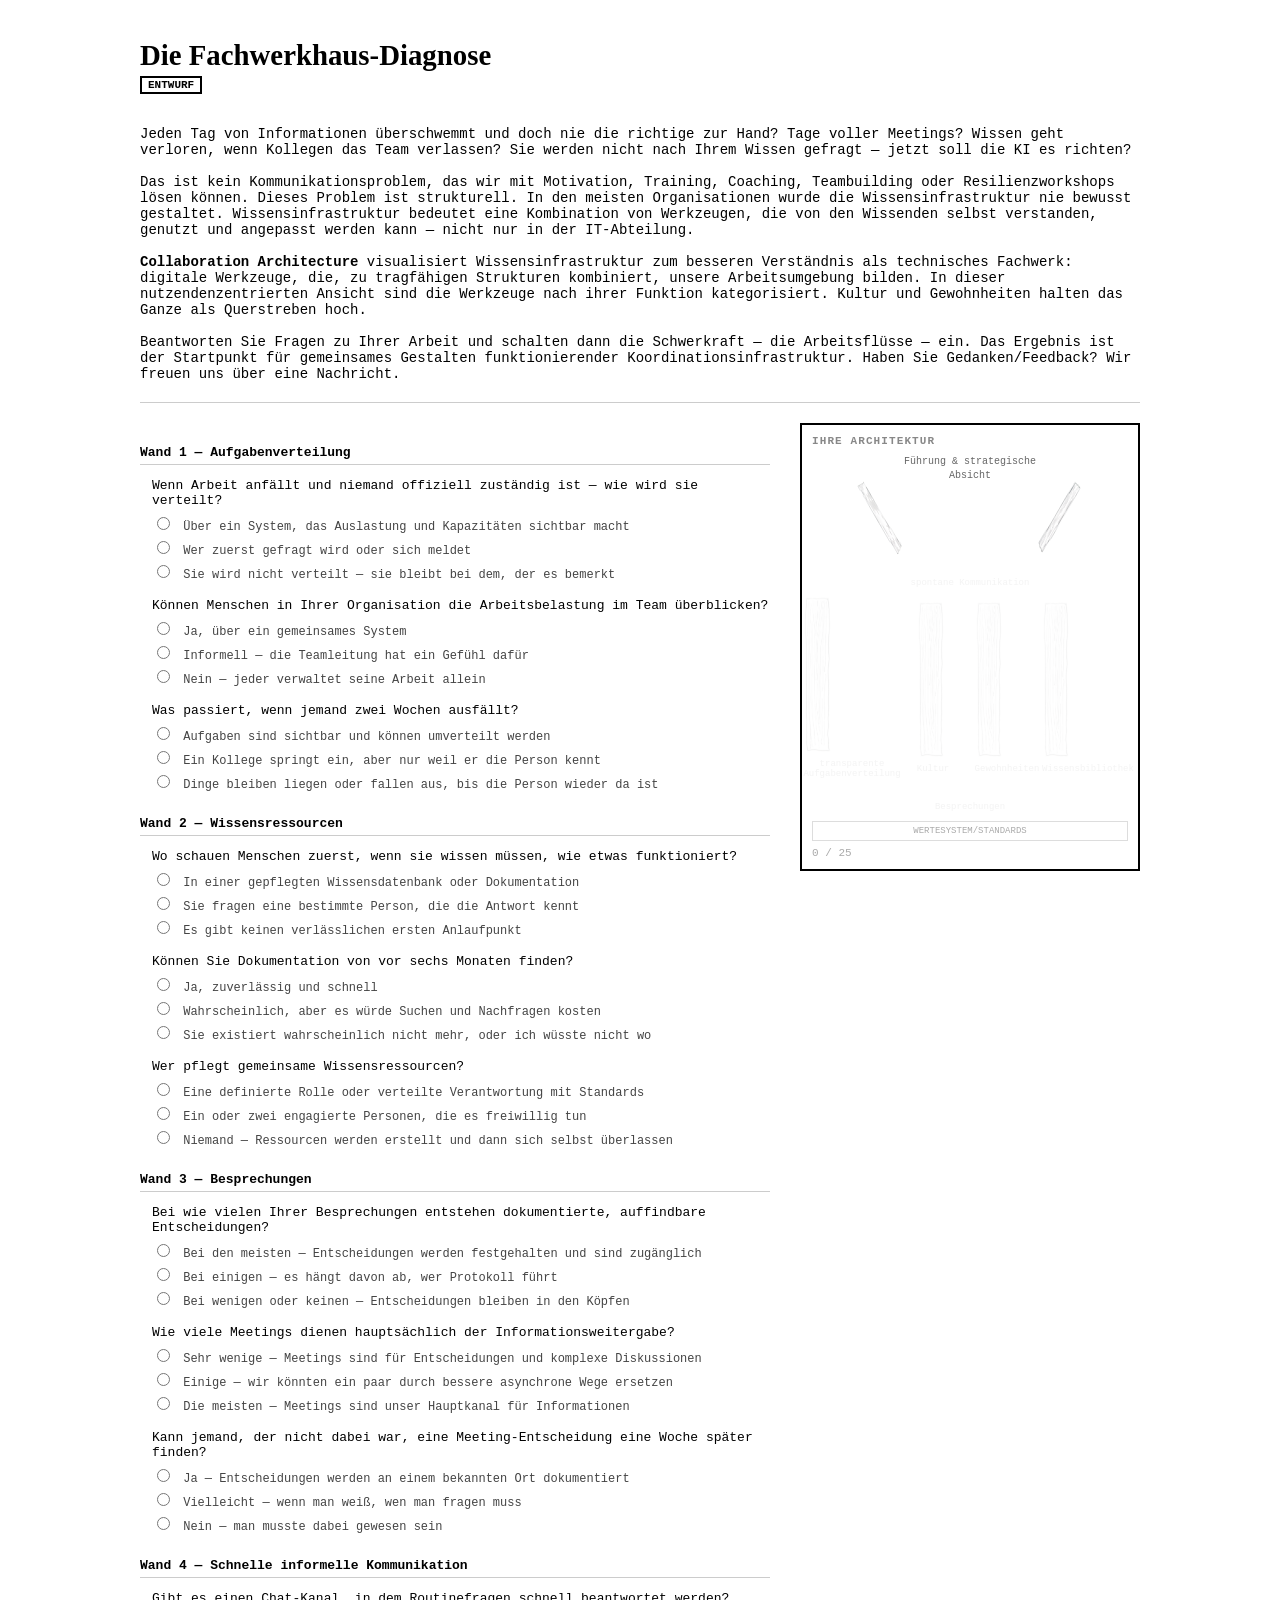
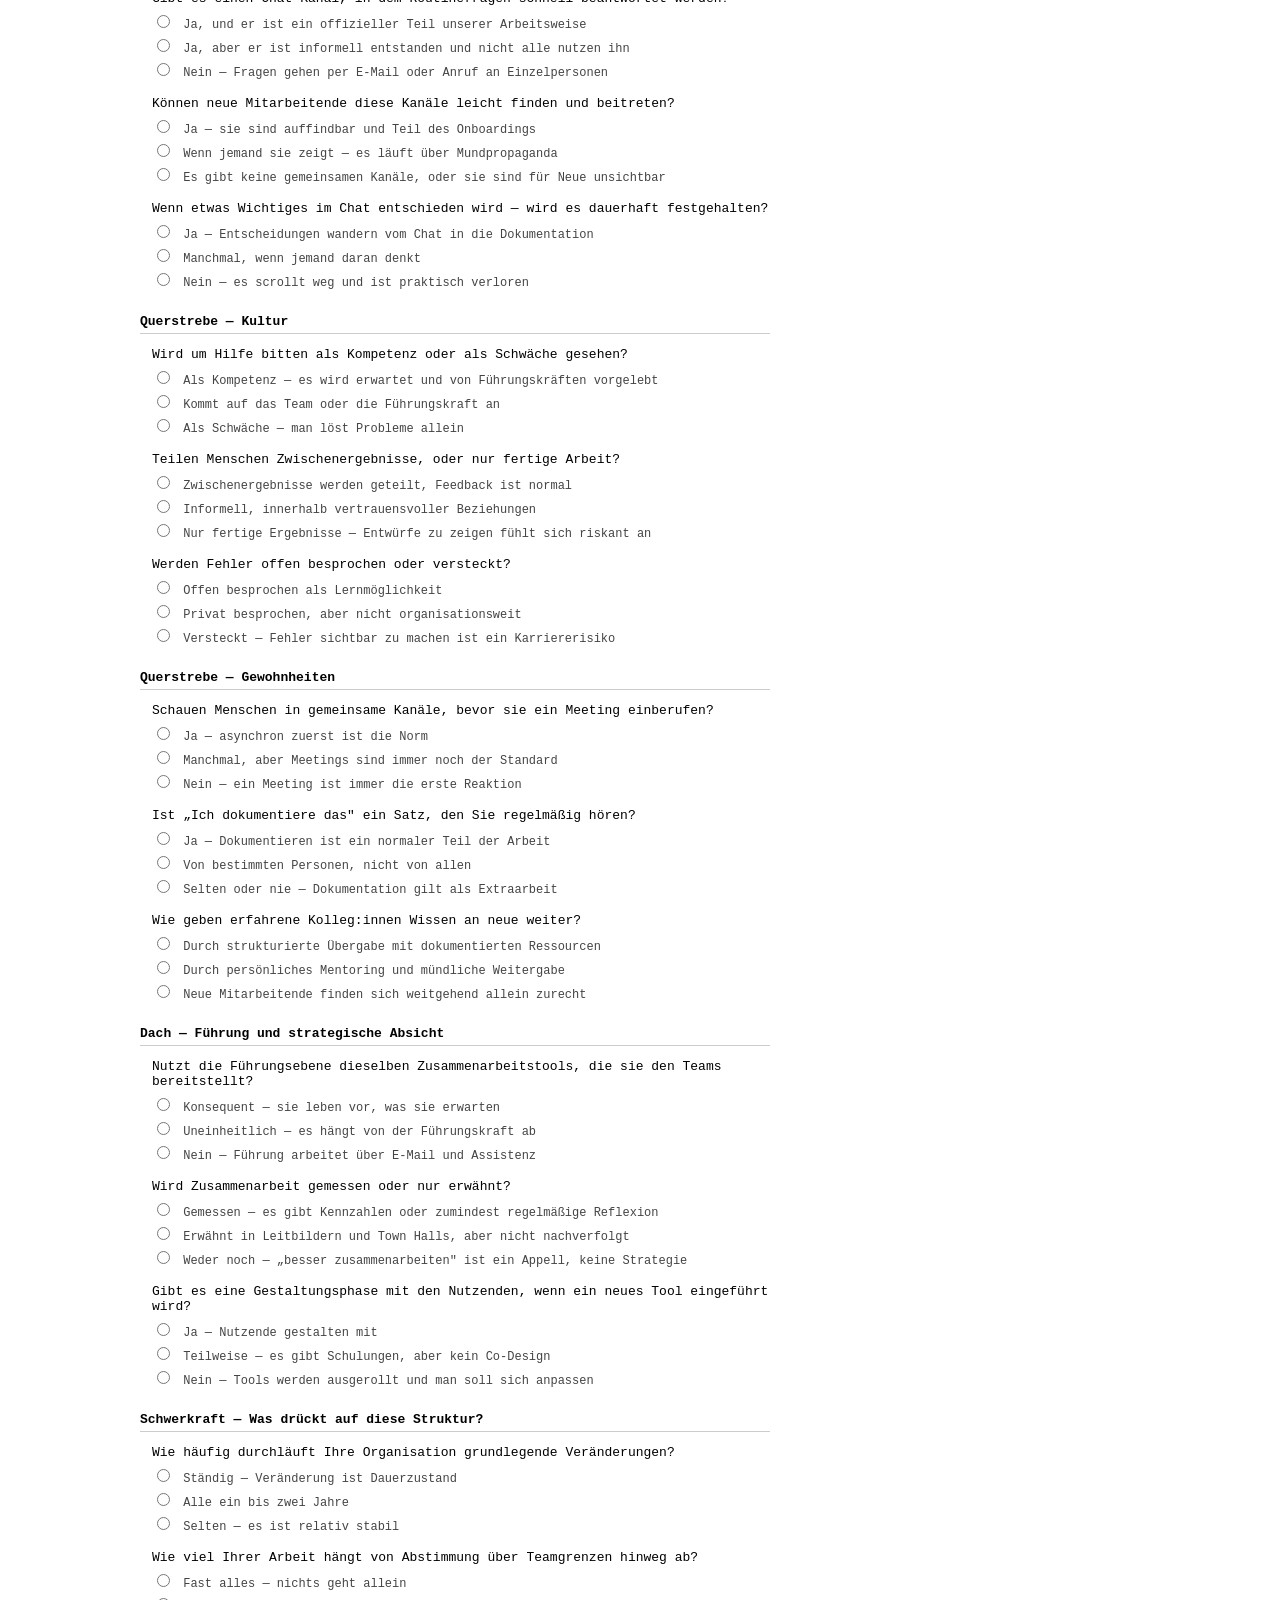
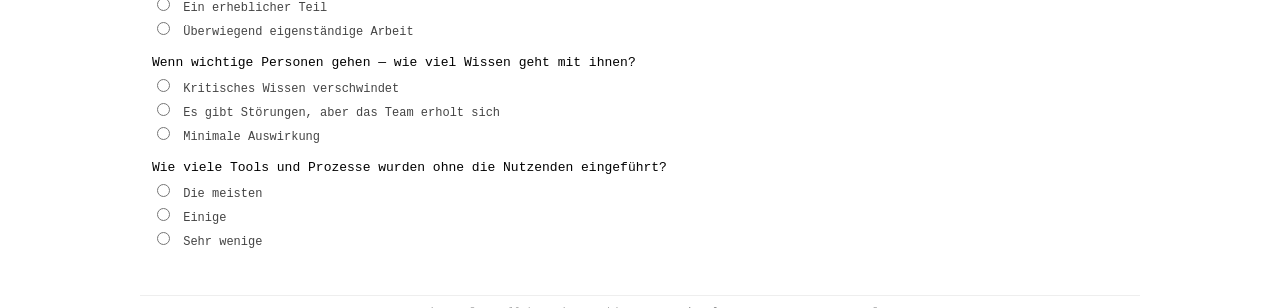
==== diagnose.html @ 732e3aa5 "Update diagnose.html Roof beam swap" ====
<!DOCTYPE html>
<html lang="de">
<head>
<meta charset="UTF-8">
<meta name="viewport" content="width=device-width, initial-scale=1.0">
<title>Das Fachwerkhaus — Entwurf</title>
<style>
body{font-family:monospace;font-size:14px;max-width:1000px;margin:0 auto;padding:20px;background:#fff;color:#000}
h1{font-family:Georgia,serif;font-size:1.8rem;margin-bottom:4px}
.intro{color:#444;margin-bottom:20px;max-width:600px;line-height:1.5}
.draft-badge{display:inline-block;border:2px solid #000;padding:1px 6px;font-size:11px;font-weight:bold;margin-bottom:16px}
hr{border:none;border-top:1px solid #ccc;margin:20px 0}

/* Layout: questions left, house right */
.main{display:flex;gap:30px;align-items:flex-start}
.questions{flex:1;min-width:0}
.house-side{width:340px;flex-shrink:0;position:sticky;top:20px}

/* Questions */
.section-title{font-weight:bold;font-size:13px;margin:18px 0 8px;padding:4px 0;border-bottom:1px solid #ccc}
.q{margin-bottom:14px;padding-left:12px}
.q p{margin-bottom:4px;font-size:13px}
.q label{display:block;font-size:12px;color:#444;padding:2px 0;cursor:pointer}
.q label:hover{color:#000}
.q input[type=radio]{margin-right:6px}

/* House display — simple table layout */
.house-box{border:2px solid #000;padding:10px;background:#fff}
.house-box h3{font-size:11px;color:#888;text-transform:uppercase;letter-spacing:.1em;margin:0 0 8px}
.house-grid{display:grid;grid-template-columns:80px 1fr 80px;grid-template-rows:auto auto 1fr auto;gap:4px;width:100%;aspect-ratio:1/1.1;position:relative}

/* Grid areas */
/* Roof: three cells in row 1 — left and right span into center */
.h-roof-left{grid-column:1/3;grid-row:1;height:100px;display:flex;align-items:flex-end;justify-content:flex-end;overflow:visible;z-index:1;pointer-events:none}
.h-roof-center{grid-column:2;grid-row:1;height:100px;display:flex;flex-direction:column;align-items:center;justify-content:flex-start;text-align:center;z-index:2}
.h-roof-right{grid-column:2/4;grid-row:1;height:100px;display:flex;align-items:flex-end;justify-content:flex-start;overflow:visible;z-index:1;pointer-events:none}

.h-roof-left .el img{height:80px;width:auto;transform:rotate(30deg);transform-origin:bottom right;display:block}
.h-roof-right .el img{height:80px;width:auto;transform:rotate(-30deg);transform-origin:bottom left;display:block}

.h-roof-center .el-name{font-size:10px;color:#666;line-height:1.3;margin-bottom:4px}
.roof-label{font-size:10px;color:#666;line-height:1.4}

.h-top{grid-column:1/4;grid-row:2;height:30px;display:flex;align-items:center;justify-content:center}
.h-left{grid-column:1;grid-row:3;display:flex;align-items:center;justify-content:center}
.h-center{grid-column:2;grid-row:3;position:relative;display:flex;align-items:center;justify-content:center}
.h-right{grid-column:3;grid-row:3;display:flex;align-items:center;justify-content:center}
.h-bottom{grid-column:1/4;grid-row:4;height:30px;display:flex;align-items:center;justify-content:center}

/* Element display */
.el{opacity:.1;transition:opacity .3s}
.el.show{opacity:1}
.el img{max-width:100%;max-height:100%;object-fit:contain}

/* Vertical images in pillars */
.h-left img,.h-right img{height:160px;width:auto}
/* Horizontal images in beams */
.h-top img,.h-bottom img{width:200px;height:auto}
/* Diagonal images in center */
.h-center img{max-height:160px}
/* Roof images handled above */

/* Cross-braces overlap in center */
.brace-culture,.brace-habits{position:absolute}
.brace-culture{left:0;top:0;width:50%;height:100%;display:flex;align-items:center;justify-content:center}
.brace-habits{right:0;top:0;width:50%;height:100%;display:flex;align-items:center;justify-content:center}

/* Labels */
.el-name{font-size:9px;color:#999;text-align:center;margin-top:2px}

/* Figures for absent */
.figure{display:none;font-size:24px;text-align:center}
.figure.show{display:block}

/* Foundation */
.foundation{grid-column:1/4;text-align:center;font-size:9px;color:#aaa;border:1px solid #ddd;padding:4px;margin-top:4px}

/* Legend */
.legend{display:flex;gap:12px;margin-top:8px;font-size:11px;color:#888}
.legend span{display:flex;align-items:center;gap:4px}
.legend .sw{width:14px;height:5px;display:inline-block}

/* Progress */
.progress{font-size:11px;color:#aaa;margin-top:6px}

/* Gravity */
.gravity-section{text-align:center;margin:20px 0;display:none}
.gravity-section.show{display:block}
.gravity-btn{font-family:Georgia,serif;font-size:18px;padding:8px 24px;border:2px solid #000;background:#fff;cursor:pointer}
.gravity-btn:hover{background:#000;color:#fff}

/* Results */
.results{display:none;border:2px solid #000;padding:16px;margin:20px 0}
.results.show{display:block}
.results h2{font-family:Georgia,serif;font-size:1.2rem;margin-bottom:8px}
.results p{font-size:13px;color:#333;line-height:1.6;margin-bottom:8px}
.cost-box{background:#f8f0f0;border-left:3px solid #c44;padding:10px;margin:10px 0}
.grav-box{background:#f4f4f4;border-left:3px solid #888;padding:10px;margin:10px 0}

footer{text-align:center;font-size:11px;color:#aaa;margin-top:30px;padding-top:10px;border-top:1px solid #eee}
footer a{color:#888}

@media(max-width:780px){.main{flex-direction:column}.house-side{width:100%;position:static;order:-1}}
</style>
</head>
<body>

<h1>Die Fachwerkhaus-Diagnose</h1>
<div class="draft-badge">ENTWURF</div>

<br><br>Jeden Tag von Informationen überschwemmt und doch nie die richtige zur Hand?
Tage voller Meetings? Wissen geht verloren, wenn
Kollegen das Team verlassen? Sie werden nicht nach Ihrem Wissen gefragt — jetzt soll die KI
es richten?<br><br>

Das ist kein Kommunikationsproblem, das wir mit Motivation, Training, Coaching,
Teambuilding oder Resilienzworkshops lösen können. Dieses Problem ist strukturell.
In den meisten Organisationen wurde die Wissensinfrastruktur nie bewusst gestaltet.
Wissensinfrastruktur bedeutet eine Kombination von Werkzeugen, die von den Wissenden
selbst verstanden, genutzt und angepasst werden kann — nicht nur in der IT-Abteilung.<br><br>

<b>Collaboration Architecture</b> visualisiert Wissensinfrastruktur zum besseren Verständnis als
technisches Fachwerk: digitale Werkzeuge, die, zu tragfähigen Strukturen
kombiniert, unsere Arbeitsumgebung bilden. In dieser nutzendenzentrierten
Ansicht sind die Werkzeuge nach ihrer Funktion kategorisiert. Kultur und Gewohnheiten halten das Ganze als
Querstreben hoch.<br><br>

Beantworten Sie Fragen zu Ihrer Arbeit und schalten dann die Schwerkraft
— die Arbeitsflüsse — ein. Das Ergebnis ist der Startpunkt 
für gemeinsames Gestalten funktionierender Koordinationsinfrastruktur. Haben Sie Gedanken/Feedback? Wir freuen uns über eine Nachricht.</div>
<hr>
<div class="main">
<div class="questions" id="qPanel"></div>
<div class="house-side">
<div class="house-box">
<h3>Ihre Architektur</h3>
<div class="house-grid">

<!-- Row 1: Roof — two diagonal pieces -->
<div class="h-roof-left">
  <div class="el show" id="v-roof-left"><img src="img/roofright.jpg" alt=""></div>
</div>
<div class="h-roof-center">
  <div class="roof-label">Führung &amp; strategische Absicht</div>
</div>
<div class="h-roof-right">
  <div class="el show" id="v-roof-right"><img src="img/roofleft.jpg" alt=""></div>
</div>

<!-- Row 2: Top beam — informal communication -->
<div class="h-top">
  <div>
    <div class="el" id="v-wall4"><img id="img-wall4" src="" alt=""><div class="el-name">spontane Kommunikation</div></div>
    <div class="figure" id="fig-wall4">🧍</div>
  </div>
</div>

<!-- Row 3: Left pillar | Cross-braces | Right pillar -->
<div class="h-left">
  <div>
    <div class="el" id="v-wall1"><img id="img-wall1" src="img/beam.png" alt=""><div class="el-name">transparente Aufgabenverteilung</div></div>
    <div class="figure" id="fig-wall1">🧍</div>
  </div>
</div>
<div class="h-center">
  <div class="brace-habits">
    <div>
      <div class="el" id="v-habits"><img id="img-habits" src="img/beam.png" alt=""><div class="el-name">Gewohnheiten</div></div>
    </div>
  </div>
  <div class="brace-culture">
    <div>
      <div class="el" id="v-culture"><img id="img-culture" src="img/beam.png" alt=""><div class="el-name">Kultur</div></div>
    </div>
  </div>
</div>
<div class="h-right">
  <div>
    <div class="el" id="v-wall2"><img id="img-wall2" src="img/beam.png" alt=""><div class="el-name">Wissensbibliothek</div></div>
    <div class="figure" id="fig-wall2">🧍</div>
  </div>
</div>

<!-- Row 4: Bottom beam — live meetings -->
<div class="h-bottom">
  <div>
    <div class="el" id="v-wall3"><img id="img-wall3" src="" alt=""><div class="el-name">Besprechungen</div></div>
    <div class="figure" id="fig-wall3">🧍</div>
  </div>
</div>

<div class="foundation">WERTESYSTEM/STANDARDS</div>

</div>
<div class="progress" id="prog">0 / 25</div>
</div><!-- /house-box -->
</div><!-- /house-side -->
</div><!-- /main -->

<div class="gravity-section" id="gravSec">
<button class="gravity-btn" onclick="doGravity()">Schwerkraft einschalten</button>
</div>

<div class="results" id="results"></div>

<footer>
Institute for Collaboration Architecture · <a href="https://incolarc.com">incolarc.com</a> · 2026 · Entwurf<br>
Keine Daten werden gesendet. Alles bleibt im Browser.
</footer>

<script>
/*
  IMAGE FILES — change these paths to match your setup.
  Each element has a beam image and a twig image.
  Vertical elements: beam.png / twig.png
  Horizontal elements: beam-h.png / twig-h.png (pre-rotated)
  Diagonal braces: beam-culture.png etc. (pre-rotated)
*/
const IMG = {
  wall1:   { beam: 'img/beam.png',   twig: 'img/twig.png' },
  wall2:   { beam: 'img/beam.png',   twig: 'img/twig.png' },
  wall3:   { beam: 'img/floor.jpg',  twig: 'img/twig-h.png' },
  wall4:   { beam: 'img/ceiling.jpg',twig: 'img/twig-h.png' },
  culture: { beam: 'img/beam.png',   twig: 'img/twig2.jpg' },
  habits:  { beam: 'img/beam.png',   twig: 'img/twig2.jpg' }
};

// Questions
const STRUCT = [
  { id:'wall1', name:'Wand 1 — Aufgabenverteilung', qs:[
    {t:'Wenn Arbeit anfällt und niemand offiziell zuständig ist — wie wird sie verteilt?', o:[
      ['Über ein System, das Auslastung und Kapazitäten sichtbar macht',2],
      ['Wer zuerst gefragt wird oder sich meldet',1],
      ['Sie wird nicht verteilt — sie bleibt bei dem, der es bemerkt',0]]},
    {t:'Können Menschen in Ihrer Organisation die Arbeitsbelastung im Team überblicken?', o:[
      ['Ja, über ein gemeinsames System',2],
      ['Informell — die Teamleitung hat ein Gefühl dafür',1],
      ['Nein — jeder verwaltet seine Arbeit allein',0]]},
    {t:'Was passiert, wenn jemand zwei Wochen ausfällt?', o:[
      ['Aufgaben sind sichtbar und können umverteilt werden',2],
      ['Ein Kollege springt ein, aber nur weil er die Person kennt',1],
      ['Dinge bleiben liegen oder fallen aus, bis die Person wieder da ist',0]]}
  ]},
  { id:'wall2', name:'Wand 2 — Wissensressourcen', qs:[
    {t:'Wo schauen Menschen zuerst, wenn sie wissen müssen, wie etwas funktioniert?', o:[
      ['In einer gepflegten Wissensdatenbank oder Dokumentation',2],
      ['Sie fragen eine bestimmte Person, die die Antwort kennt',1],
      ['Es gibt keinen verlässlichen ersten Anlaufpunkt',0]]},
    {t:'Können Sie Dokumentation von vor sechs Monaten finden?', o:[
      ['Ja, zuverlässig und schnell',2],
      ['Wahrscheinlich, aber es würde Suchen und Nachfragen kosten',1],
      ['Sie existiert wahrscheinlich nicht mehr, oder ich wüsste nicht wo',0]]},
    {t:'Wer pflegt gemeinsame Wissensressourcen?', o:[
      ['Eine definierte Rolle oder verteilte Verantwortung mit Standards',2],
      ['Ein oder zwei engagierte Personen, die es freiwillig tun',1],
      ['Niemand — Ressourcen werden erstellt und dann sich selbst überlassen',0]]}
  ]},
  { id:'wall3', name:'Wand 3 — Besprechungen', qs:[
    {t:'Bei wie vielen Ihrer Besprechungen entstehen dokumentierte, auffindbare Entscheidungen?', o:[
      ['Bei den meisten — Entscheidungen werden festgehalten und sind zugänglich',2],
      ['Bei einigen — es hängt davon ab, wer Protokoll führt',1],
      ['Bei wenigen oder keinen — Entscheidungen bleiben in den Köpfen',0]]},
    {t:'Wie viele Meetings dienen hauptsächlich der Informationsweitergabe?', o:[
      ['Sehr wenige — Meetings sind für Entscheidungen und komplexe Diskussionen',2],
      ['Einige — wir könnten ein paar durch bessere asynchrone Wege ersetzen',1],
      ['Die meisten — Meetings sind unser Hauptkanal für Informationen',0]]},
    {t:'Kann jemand, der nicht dabei war, eine Meeting-Entscheidung eine Woche später finden?', o:[
      ['Ja — Entscheidungen werden an einem bekannten Ort dokumentiert',2],
      ['Vielleicht — wenn man weiß, wen man fragen muss',1],
      ['Nein — man musste dabei gewesen sein',0]]}
  ]},
  { id:'wall4', name:'Wand 4 — Schnelle informelle Kommunikation', qs:[
    {t:'Gibt es einen Chat-Kanal, in dem Routinefragen schnell beantwortet werden?', o:[
      ['Ja, und er ist ein offizieller Teil unserer Arbeitsweise',2],
      ['Ja, aber er ist informell entstanden und nicht alle nutzen ihn',1],
      ['Nein — Fragen gehen per E-Mail oder Anruf an Einzelpersonen',0]]},
    {t:'Können neue Mitarbeitende diese Kanäle leicht finden und beitreten?', o:[
      ['Ja — sie sind auffindbar und Teil des Onboardings',2],
      ['Wenn jemand sie zeigt — es läuft über Mundpropaganda',1],
      ['Es gibt keine gemeinsamen Kanäle, oder sie sind für Neue unsichtbar',0]]},
    {t:'Wenn etwas Wichtiges im Chat entschieden wird — wird es dauerhaft festgehalten?', o:[
      ['Ja — Entscheidungen wandern vom Chat in die Dokumentation',2],
      ['Manchmal, wenn jemand daran denkt',1],
      ['Nein — es scrollt weg und ist praktisch verloren',0]]}
  ]},
  { id:'culture', name:'Querstrebe — Kultur', qs:[
    {t:'Wird um Hilfe bitten als Kompetenz oder als Schwäche gesehen?', o:[
      ['Als Kompetenz — es wird erwartet und von Führungskräften vorgelebt',2],
      ['Kommt auf das Team oder die Führungskraft an',1],
      ['Als Schwäche — man löst Probleme allein',0]]},
    {t:'Teilen Menschen Zwischenergebnisse, oder nur fertige Arbeit?', o:[
      ['Zwischenergebnisse werden geteilt, Feedback ist normal',2],
      ['Informell, innerhalb vertrauensvoller Beziehungen',1],
      ['Nur fertige Ergebnisse — Entwürfe zu zeigen fühlt sich riskant an',0]]},
    {t:'Werden Fehler offen besprochen oder versteckt?', o:[
      ['Offen besprochen als Lernmöglichkeit',2],
      ['Privat besprochen, aber nicht organisationsweit',1],
      ['Versteckt — Fehler sichtbar zu machen ist ein Karriererisiko',0]]}
  ]},
  { id:'habits', name:'Querstrebe — Gewohnheiten', qs:[
    {t:'Schauen Menschen in gemeinsame Kanäle, bevor sie ein Meeting einberufen?', o:[
      ['Ja — asynchron zuerst ist die Norm',2],
      ['Manchmal, aber Meetings sind immer noch der Standard',1],
      ['Nein — ein Meeting ist immer die erste Reaktion',0]]},
    {t:'Ist „Ich dokumentiere das" ein Satz, den Sie regelmäßig hören?', o:[
      ['Ja — Dokumentieren ist ein normaler Teil der Arbeit',2],
      ['Von bestimmten Personen, nicht von allen',1],
      ['Selten oder nie — Dokumentation gilt als Extraarbeit',0]]},
    {t:'Wie geben erfahrene Kolleg:innen Wissen an neue weiter?', o:[
      ['Durch strukturierte Übergabe mit dokumentierten Ressourcen',2],
      ['Durch persönliches Mentoring und mündliche Weitergabe',1],
      ['Neue Mitarbeitende finden sich weitgehend allein zurecht',0]]}
  ]},
  { id:'roof', name:'Dach — Führung und strategische Absicht', qs:[
    {t:'Nutzt die Führungsebene dieselben Zusammenarbeitstools, die sie den Teams bereitstellt?', o:[
      ['Konsequent — sie leben vor, was sie erwarten',2],
      ['Uneinheitlich — es hängt von der Führungskraft ab',1],
      ['Nein — Führung arbeitet über E-Mail und Assistenz',0]]},
    {t:'Wird Zusammenarbeit gemessen oder nur erwähnt?', o:[
      ['Gemessen — es gibt Kennzahlen oder zumindest regelmäßige Reflexion',2],
      ['Erwähnt in Leitbildern und Town Halls, aber nicht nachverfolgt',1],
      ['Weder noch — „besser zusammenarbeiten" ist ein Appell, keine Strategie',0]]},
    {t:'Gibt es eine Gestaltungsphase mit den Nutzenden, wenn ein neues Tool eingeführt wird?', o:[
      ['Ja — Nutzende gestalten mit',2],
      ['Teilweise — es gibt Schulungen, aber kein Co-Design',1],
      ['Nein — Tools werden ausgerollt und man soll sich anpassen',0]]}
  ]}
];

const GRAV = { id:'gravity', name:'Schwerkraft — Was drückt auf diese Struktur?', qs:[
  {t:'Wie häufig durchläuft Ihre Organisation grundlegende Veränderungen?', o:[
    ['Ständig — Veränderung ist Dauerzustand',3],['Alle ein bis zwei Jahre',2],['Selten — es ist relativ stabil',1]]},
  {t:'Wie viel Ihrer Arbeit hängt von Abstimmung über Teamgrenzen hinweg ab?', o:[
    ['Fast alles — nichts geht allein',3],['Ein erheblicher Teil',2],['Überwiegend eigenständige Arbeit',1]]},
  {t:'Wenn wichtige Personen gehen — wie viel Wissen geht mit ihnen?', o:[
    ['Kritisches Wissen verschwindet',3],['Es gibt Störungen, aber das Team erholt sich',2],['Minimale Auswirkung',1]]},
  {t:'Wie viele Tools und Prozesse wurden ohne die Nutzenden eingeführt?', o:[
    ['Die meisten',3],['Einige',2],['Sehr wenige',1]]}
]};

// State
const ans = {};
const gAns = {};
const total = STRUCT.reduce((n,s) => n + s.qs.length, 0) + GRAV.qs.length;
let count = 0;

// Render
function init() {
  const p = document.getElementById('qPanel');
  let h = '';
  STRUCT.forEach(s => { h += renderSec(s, false); });
  h += renderSec(GRAV, true);
  p.innerHTML = h;
}

function renderSec(sec, isGrav) {
  let h = `<div class="section-title">${sec.name}</div>`;
  sec.qs.forEach((q, qi) => {
    const name = sec.id + '_' + qi;
    h += `<div class="q"><p>${q.t}</p>`;
    q.o.forEach((opt, oi) => {
      h += `<label><input type="radio" name="${name}" value="${opt[1]}" data-sec="${sec.id}" data-grav="${isGrav?1:0}" onchange="pick(this)"> ${opt[0]}</label>`;
    });
    h += '</div>';
  });
  return h;
}

function pick(input) {
  const name = input.name;
  const score = parseInt(input.value);
  const secId = input.dataset.sec;
  const isGrav = input.dataset.grav === '1';
  const store = isGrav ? gAns : ans;

  if (store[name] === undefined) count++;
  store[name] = score;

  document.getElementById('prog').textContent = count + ' / ' + total;

  if (!isGrav) updateHouse(secId);
  if (count >= total) document.getElementById('gravSec').classList.add('show');
}

function getState(secId) {
  const sec = STRUCT.find(s => s.id === secId);
  if (!sec) return null;
  const scores = [];
  sec.qs.forEach((q, qi) => {
    const k = secId + '_' + qi;
    if (ans[k] !== undefined) scores.push(ans[k]);
  });
  if (scores.length === 0) return null;
  if (scores.includes(0)) return 0;
  if (scores.includes(1)) return 1;
  return 2;
}

function updateHouse(secId) {
  if (secId === 'roof') return; // roof images are always visible
  const state = getState(secId);
  const vis = document.getElementById('v-' + secId);
  const img = document.getElementById('img-' + secId);
  const fig = document.getElementById('fig-' + secId);

  if (state === null) {
    vis.classList.remove('show');
    if (fig) fig.classList.remove('show');
    return;
  }

  vis.classList.add('show');

  if (state === 2) {
    if (img) img.src = IMG[secId].beam;
    if (fig) fig.classList.remove('show');
  } else if (state === 1) {
    if (img) img.src = IMG[secId].twig;
    if (fig) fig.classList.remove('show');
  } else {
    if (img) img.src = '';
    vis.classList.remove('show');
    if (fig) fig.classList.add('show');
  }
}

function doGravity() {
  // Collect states
  const st = {};
  STRUCT.forEach(s => { st[s.id] = getState(s.id); });

  // Calculate gravity weight
  let gt = 0, gc = 0;
  GRAV.qs.forEach((q, qi) => {
    const k = 'gravity_' + qi;
    if (gAns[k] !== undefined) { gt += gAns[k]; gc++; }
  });
  const gw = gc === 0 ? 'light' : (gt/gc >= 2.5 ? 'heavy' : (gt/gc >= 1.8 ? 'moderate' : 'light'));

  // Build results
  const wn = {wall1:'Aufgabenverteilung', wall2:'Wissensressourcen', wall3:'Besprechungen', wall4:'Kommunikation'};
  const brAbs = (st.culture===0?1:0) + (st.habits===0?1:0);
  const brFr = (st.culture===1?1:0) + (st.habits===1?1:0);
  const allOk = Object.values(st).every(v => v === 2);

  let h = '<h2>Ihre Architektur</h2>';

  if (allOk) {
    h += '<p>Ihre Koordinationsinfrastruktur ist tragfähig. Das Haus steht. Das ist selten.</p>';
  } else {
    if (brAbs === 2)
      h += '<p>Sie haben Wände, aber nichts verbindet sie. Ohne Kultur und Gewohnheiten wird die erste ernsthafte Belastung die Wände nach außen drücken.</p>';
    else if (brAbs === 1) {
      const miss = st.culture===0 ? 'Kultur' : 'Gewohnheiten';
      const have = st.culture===0 ? 'Gewohnheiten' : 'Kultur';
      h += '<p>' + have + ' hält, aber ' + miss + ' fehlt. ' + (miss==='Kultur' ? 'Compliance ohne Commitment.' : 'Wohlwollen ohne Zuverlässigkeit.') + '</p>';
    } else if (brFr > 0)
      h += '<p>Ihre Querstreben sind Zweige. Das hält — bis sich etwas ändert.</p>';

    const absent = Object.entries(wn).filter(([k]) => st[k]===0);
    const twigs = Object.entries(wn).filter(([k]) => st[k]===1);
    if (twigs.length > 0)
      h += '<p><b>' + twigs.map(([,n])=>n).join(', ') + '</b> — hält, weil bestimmte Menschen es am Laufen halten.</p>';
    if (absent.length > 0)
      h += '<p><b>' + absent.map(([,n])=>n).join(', ') + '</b> — nicht vorhanden.</p>';
    if (st.roof !== 0 && (brAbs > 0 || twigs.length >= 2))
      h += '<p>Das Dach drückt die Wände nach außen. Strategie macht es schlimmer.</p>';
  }

  h += '<div class="grav-box"><b>Schwerkraft:</b> ';
  if (gw==='heavy') h += 'Hoher Druck. Wo Balken fehlen, drückt die Last auf Menschen.';
  else if (gw==='moderate') h += 'Mittlere Last. Zweige brechen bei Belastung.';
  else h += 'Relativ stabil. Aber die Struktur wächst nicht mit.';
  h += '</div>';

  h += '<div class="cost-box"><b>Wo landen die Kosten?</b> Jedes fehlende Element bedeutet: jemand trägt die Last informell. Die Kosten landen bei denen, die sich nicht wehren können.</div>';

  h += '<p style="margin-top:14px"><b>Wer in Ihrer Organisation sollte dieses Haus noch sehen?</b></p>';

  const r = document.getElementById('results');
  r.innerHTML = h;
  r.classList.add('show');
  r.scrollIntoView({behavior:'smooth'});
}

init();
</script>
</body>
</html>
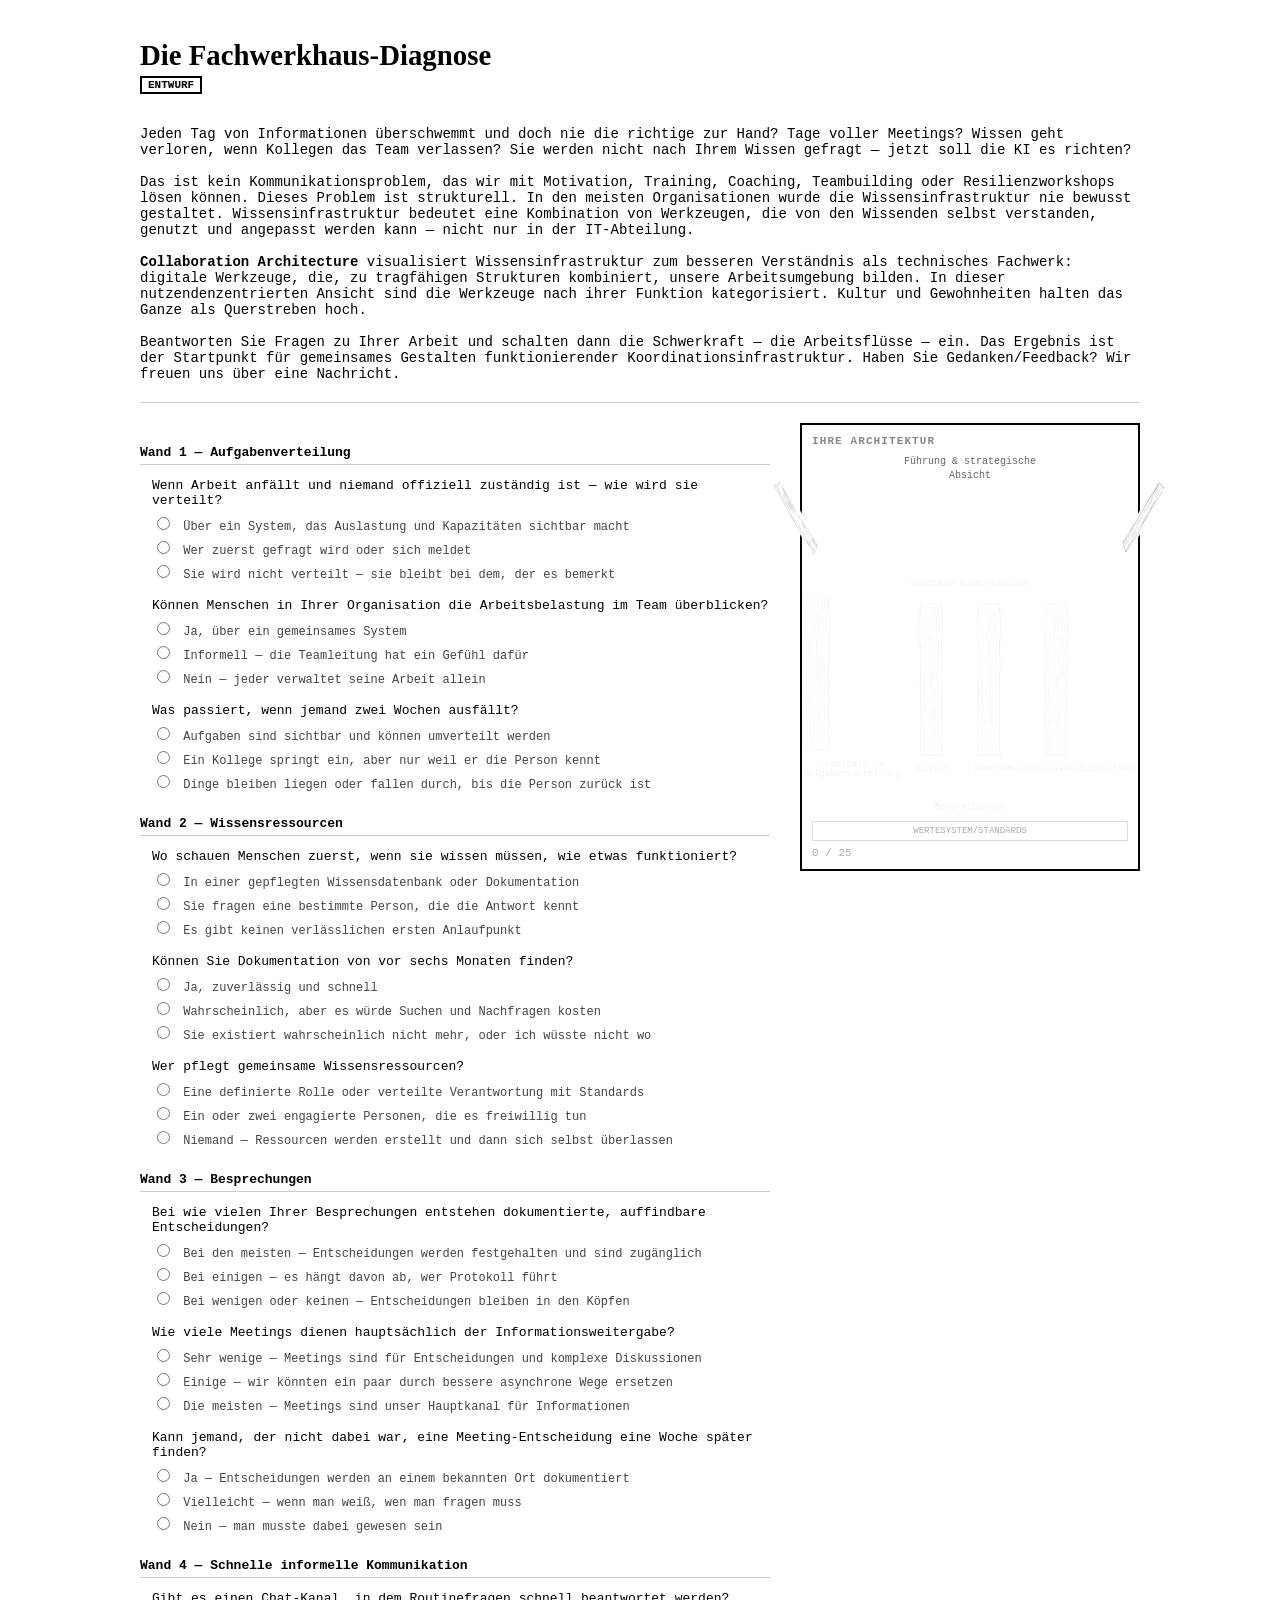
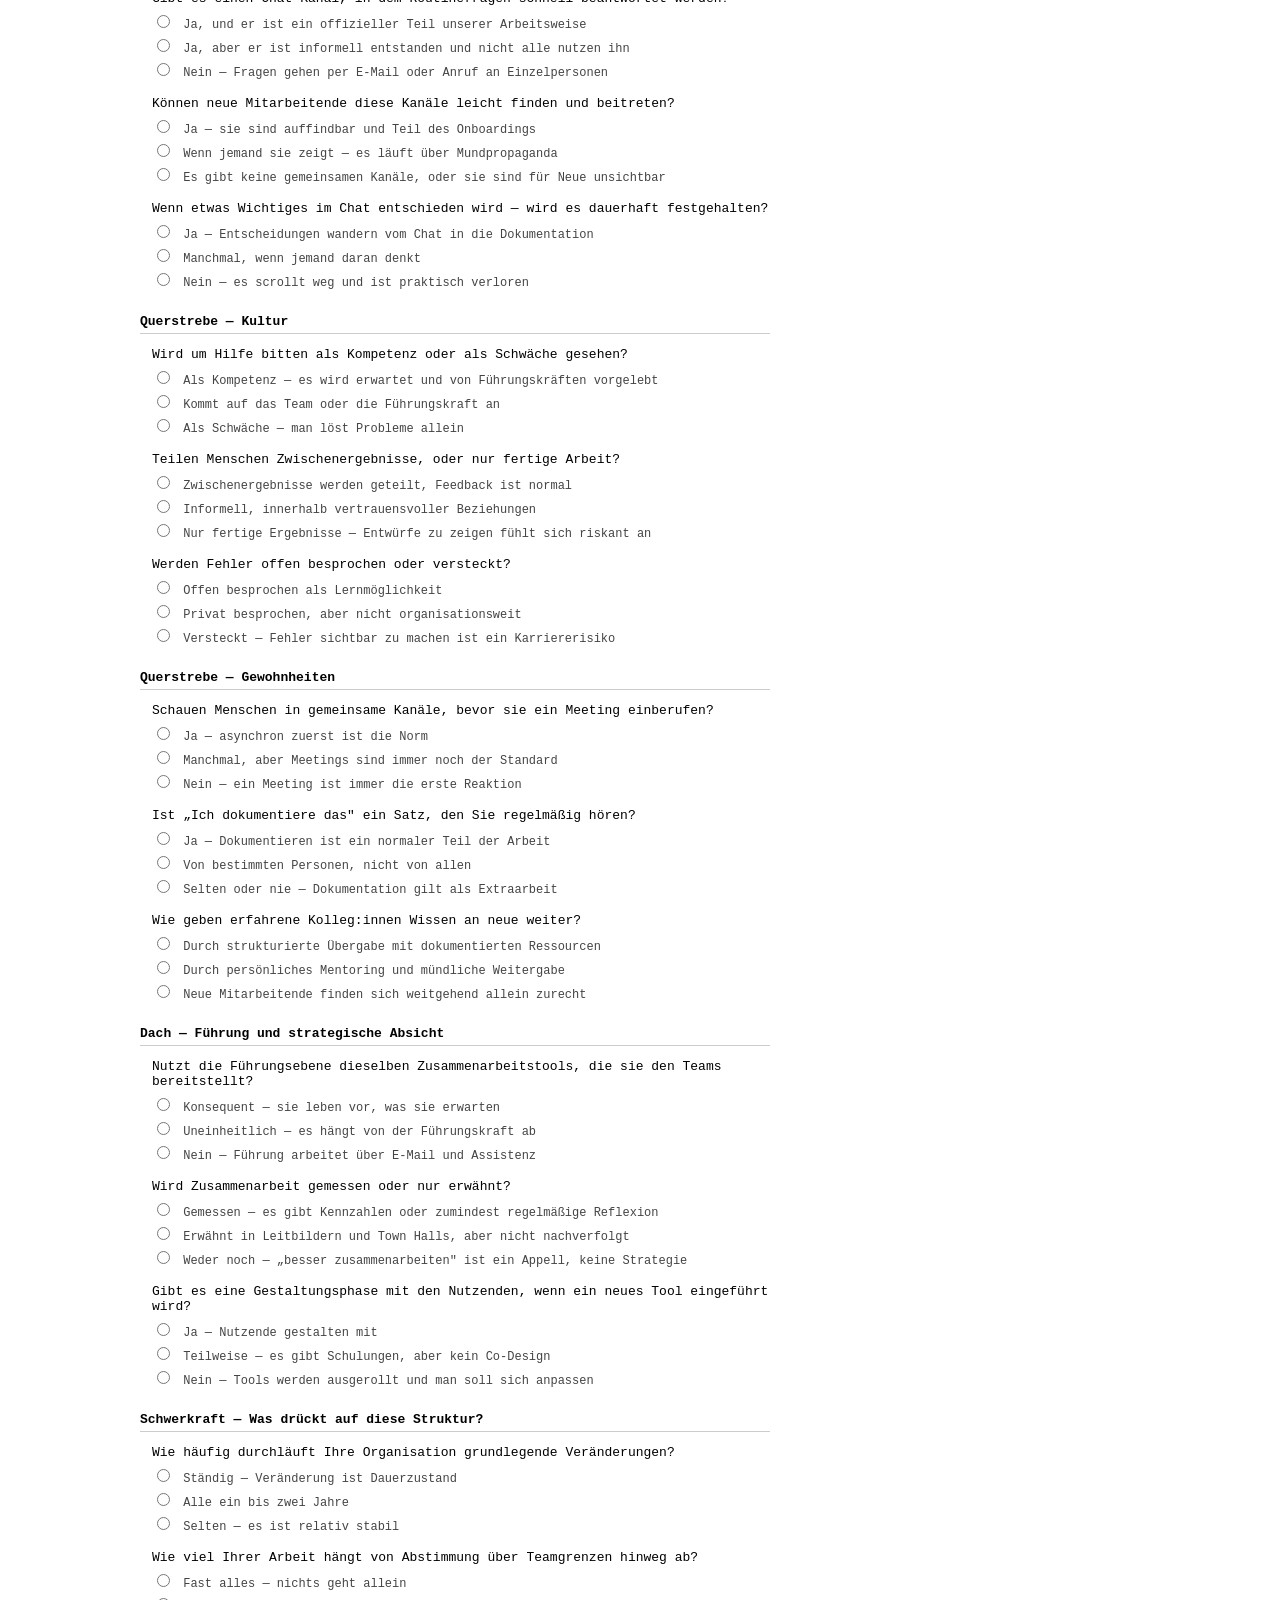
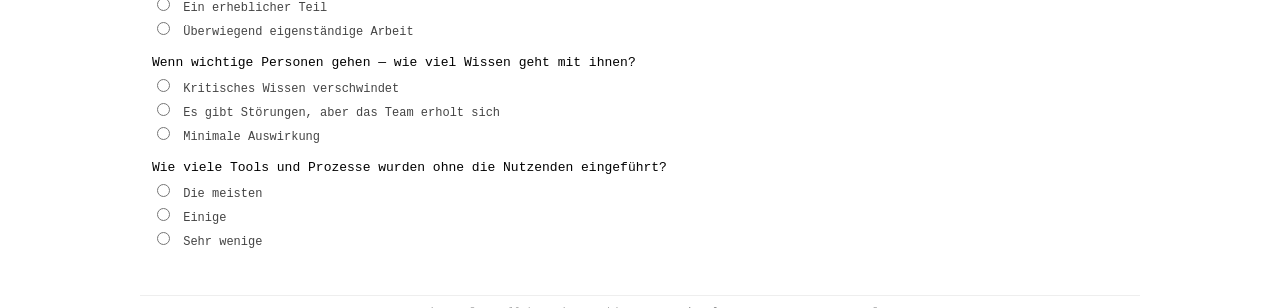
==== commit 6dee1105: "Update diagnose.html" ====
--- a/diagnose.html
+++ b/diagnose.html
@@ -31,12 +31,12 @@
 
 /* Grid areas */
 /* Roof: three cells in row 1 — left and right span into center */
-.h-roof-left{grid-column:1/3;grid-row:1;height:100px;display:flex;align-items:flex-end;justify-content:flex-end;overflow:visible;z-index:1;pointer-events:none}
+.h-roof-left{grid-column:1/3;grid-row:1;height:100px;display:flex;align-items:flex-end;justify-content:flex-start;overflow:visible;z-index:1;pointer-events:none}
 .h-roof-center{grid-column:2;grid-row:1;height:100px;display:flex;flex-direction:column;align-items:center;justify-content:flex-start;text-align:center;z-index:2}
-.h-roof-right{grid-column:2/4;grid-row:1;height:100px;display:flex;align-items:flex-end;justify-content:flex-start;overflow:visible;z-index:1;pointer-events:none}
-
-.h-roof-left .el img{height:80px;width:auto;transform:rotate(30deg);transform-origin:bottom right;display:block}
-.h-roof-right .el img{height:80px;width:auto;transform:rotate(-30deg);transform-origin:bottom left;display:block}
+.h-roof-right{grid-column:2/4;grid-row:1;height:100px;display:flex;align-items:flex-end;justify-content:flex-end;overflow:visible;z-index:1;pointer-events:none}
+
+.h-roof-left .el img{height:80px;width:auto;transform:rotate(-30deg);transform-origin:bottom left;display:block}
+.h-roof-right .el img{height:80px;width:auto;transform:rotate(30deg);transform-origin:bottom right;display:block}
 
 .h-roof-center .el-name{font-size:10px;color:#666;line-height:1.3;margin-bottom:4px}
 .roof-label{font-size:10px;color:#666;line-height:1.4}
@@ -138,13 +138,13 @@
 
 <!-- Row 1: Roof — two diagonal pieces -->
 <div class="h-roof-left">
-  <div class="el show" id="v-roof-left"><img src="img/roofright.jpg" alt=""></div>
+  <div class="el show" id="v-roof-left"><img src="img/roofleft.jpg" alt=""></div>
 </div>
 <div class="h-roof-center">
   <div class="roof-label">Führung &amp; strategische Absicht</div>
 </div>
 <div class="h-roof-right">
-  <div class="el show" id="v-roof-right"><img src="img/roofleft.jpg" alt=""></div>
+  <div class="el show" id="v-roof-right"><img src="img/roofright.jpg" alt=""></div>
 </div>
 
 <!-- Row 2: Top beam — informal communication -->
@@ -239,7 +239,7 @@
     {t:'Was passiert, wenn jemand zwei Wochen ausfällt?', o:[
       ['Aufgaben sind sichtbar und können umverteilt werden',2],
       ['Ein Kollege springt ein, aber nur weil er die Person kennt',1],
-      ['Dinge bleiben liegen oder fallen aus, bis die Person wieder da ist',0]]}
+      ['Dinge bleiben liegen oder fallen durch, bis die Person zurück ist',0]]}
   ]},
   { id:'wall2', name:'Wand 2 — Wissensressourcen', qs:[
     {t:'Wo schauen Menschen zuerst, wenn sie wissen müssen, wie etwas funktioniert?', o:[
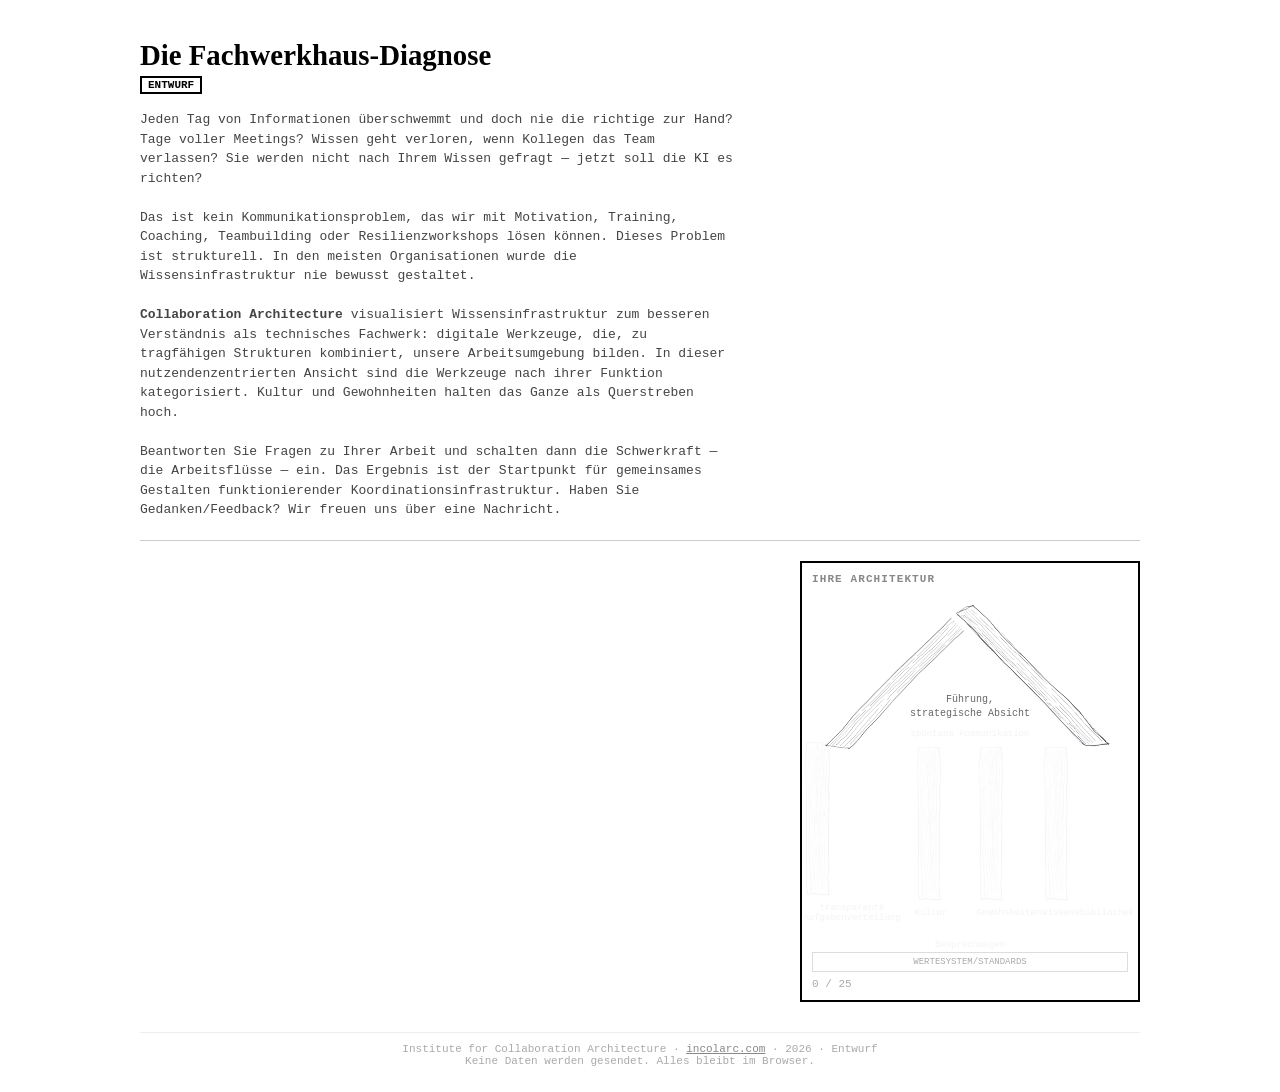
==== commit 5fc51f42: "Update diagnose.html Updated intro" ====
--- a/diagnose.html
+++ b/diagnose.html
@@ -1,489 +1,123 @@
 <!DOCTYPE html>
 <html lang="de">
 <head>
-<meta charset="UTF-8">
-<meta name="viewport" content="width=device-width, initial-scale=1.0">
-<title>Das Fachwerkhaus — Entwurf</title>
-<style>
-body{font-family:monospace;font-size:14px;max-width:1000px;margin:0 auto;padding:20px;background:#fff;color:#000}
-h1{font-family:Georgia,serif;font-size:1.8rem;margin-bottom:4px}
-.intro{color:#444;margin-bottom:20px;max-width:600px;line-height:1.5}
-.draft-badge{display:inline-block;border:2px solid #000;padding:1px 6px;font-size:11px;font-weight:bold;margin-bottom:16px}
-hr{border:none;border-top:1px solid #ccc;margin:20px 0}
-
-/* Layout: questions left, house right */
-.main{display:flex;gap:30px;align-items:flex-start}
-.questions{flex:1;min-width:0}
-.house-side{width:340px;flex-shrink:0;position:sticky;top:20px}
-
-/* Questions */
-.section-title{font-weight:bold;font-size:13px;margin:18px 0 8px;padding:4px 0;border-bottom:1px solid #ccc}
-.q{margin-bottom:14px;padding-left:12px}
-.q p{margin-bottom:4px;font-size:13px}
-.q label{display:block;font-size:12px;color:#444;padding:2px 0;cursor:pointer}
-.q label:hover{color:#000}
-.q input[type=radio]{margin-right:6px}
-
-/* House display — simple table layout */
-.house-box{border:2px solid #000;padding:10px;background:#fff}
-.house-box h3{font-size:11px;color:#888;text-transform:uppercase;letter-spacing:.1em;margin:0 0 8px}
-.house-grid{display:grid;grid-template-columns:80px 1fr 80px;grid-template-rows:auto auto 1fr auto;gap:4px;width:100%;aspect-ratio:1/1.1;position:relative}
-
-/* Grid areas */
-/* Roof: three cells in row 1 — left and right span into center */
-.h-roof-left{grid-column:1/3;grid-row:1;height:100px;display:flex;align-items:flex-end;justify-content:flex-start;overflow:visible;z-index:1;pointer-events:none}
-.h-roof-center{grid-column:2;grid-row:1;height:100px;display:flex;flex-direction:column;align-items:center;justify-content:flex-start;text-align:center;z-index:2}
-.h-roof-right{grid-column:2/4;grid-row:1;height:100px;display:flex;align-items:flex-end;justify-content:flex-end;overflow:visible;z-index:1;pointer-events:none}
-
-.h-roof-left .el img{height:80px;width:auto;transform:rotate(-30deg);transform-origin:bottom left;display:block}
-.h-roof-right .el img{height:80px;width:auto;transform:rotate(30deg);transform-origin:bottom right;display:block}
-
-.h-roof-center .el-name{font-size:10px;color:#666;line-height:1.3;margin-bottom:4px}
-.roof-label{font-size:10px;color:#666;line-height:1.4}
-
-.h-top{grid-column:1/4;grid-row:2;height:30px;display:flex;align-items:center;justify-content:center}
-.h-left{grid-column:1;grid-row:3;display:flex;align-items:center;justify-content:center}
-.h-center{grid-column:2;grid-row:3;position:relative;display:flex;align-items:center;justify-content:center}
-.h-right{grid-column:3;grid-row:3;display:flex;align-items:center;justify-content:center}
-.h-bottom{grid-column:1/4;grid-row:4;height:30px;display:flex;align-items:center;justify-content:center}
-
-/* Element display */
-.el{opacity:.1;transition:opacity .3s}
-.el.show{opacity:1}
-.el img{max-width:100%;max-height:100%;object-fit:contain}
-
-/* Vertical images in pillars */
-.h-left img,.h-right img{height:160px;width:auto}
-/* Horizontal images in beams */
-.h-top img,.h-bottom img{width:200px;height:auto}
-/* Diagonal images in center */
-.h-center img{max-height:160px}
-/* Roof images handled above */
-
-/* Cross-braces overlap in center */
-.brace-culture,.brace-habits{position:absolute}
-.brace-culture{left:0;top:0;width:50%;height:100%;display:flex;align-items:center;justify-content:center}
-.brace-habits{right:0;top:0;width:50%;height:100%;display:flex;align-items:center;justify-content:center}
-
-/* Labels */
-.el-name{font-size:9px;color:#999;text-align:center;margin-top:2px}
-
-/* Figures for absent */
-.figure{display:none;font-size:24px;text-align:center}
-.figure.show{display:block}
-
-/* Foundation */
-.foundation{grid-column:1/4;text-align:center;font-size:9px;color:#aaa;border:1px solid #ddd;padding:4px;margin-top:4px}
-
-/* Legend */
-.legend{display:flex;gap:12px;margin-top:8px;font-size:11px;color:#888}
-.legend span{display:flex;align-items:center;gap:4px}
-.legend .sw{width:14px;height:5px;display:inline-block}
-
-/* Progress */
-.progress{font-size:11px;color:#aaa;margin-top:6px}
-
-/* Gravity */
-.gravity-section{text-align:center;margin:20px 0;display:none}
-.gravity-section.show{display:block}
-.gravity-btn{font-family:Georgia,serif;font-size:18px;padding:8px 24px;border:2px solid #000;background:#fff;cursor:pointer}
-.gravity-btn:hover{background:#000;color:#fff}
-
-/* Results */
-.results{display:none;border:2px solid #000;padding:16px;margin:20px 0}
-.results.show{display:block}
-.results h2{font-family:Georgia,serif;font-size:1.2rem;margin-bottom:8px}
-.results p{font-size:13px;color:#333;line-height:1.6;margin-bottom:8px}
-.cost-box{background:#f8f0f0;border-left:3px solid #c44;padding:10px;margin:10px 0}
-.grav-box{background:#f4f4f4;border-left:3px solid #888;padding:10px;margin:10px 0}
-
-footer{text-align:center;font-size:11px;color:#aaa;margin-top:30px;padding-top:10px;border-top:1px solid #eee}
-footer a{color:#888}
-
-@media(max-width:780px){.main{flex-direction:column}.house-side{width:100%;position:static;order:-1}}
-</style>
+  <meta charset="UTF-8">
+  <meta name="viewport" content="width=device-width, initial-scale=1.0">
+  <title>Das Fachwerkhaus — Entwurf</title>
+  <link rel="stylesheet" href="diagnose.css">
 </head>
 <body>
 
 <h1>Die Fachwerkhaus-Diagnose</h1>
 <div class="draft-badge">ENTWURF</div>
 
-<br><br>Jeden Tag von Informationen überschwemmt und doch nie die richtige zur Hand?
-Tage voller Meetings? Wissen geht verloren, wenn
-Kollegen das Team verlassen? Sie werden nicht nach Ihrem Wissen gefragt — jetzt soll die KI
-es richten?<br><br>
+<div class="intro">
+  Jeden Tag von Informationen überschwemmt und doch nie die richtige zur Hand?
+  Tage voller Meetings? Wissen geht verloren, wenn Kollegen das Team verlassen?
+  Sie werden nicht nach Ihrem Wissen gefragt — jetzt soll die KI es richten?<br><br>
 
-Das ist kein Kommunikationsproblem, das wir mit Motivation, Training, Coaching,
-Teambuilding oder Resilienzworkshops lösen können. Dieses Problem ist strukturell.
-In den meisten Organisationen wurde die Wissensinfrastruktur nie bewusst gestaltet.
-Wissensinfrastruktur bedeutet eine Kombination von Werkzeugen, die von den Wissenden
-selbst verstanden, genutzt und angepasst werden kann — nicht nur in der IT-Abteilung.<br><br>
+  Das ist kein Kommunikationsproblem, das wir mit Motivation, Training, Coaching,
+  Teambuilding oder Resilienzworkshops lösen können. Dieses Problem ist strukturell.
+  In den meisten Organisationen wurde die Wissensinfrastruktur nie bewusst gestaltet.<br><br>
 
-<b>Collaboration Architecture</b> visualisiert Wissensinfrastruktur zum besseren Verständnis als
-technisches Fachwerk: digitale Werkzeuge, die, zu tragfähigen Strukturen
-kombiniert, unsere Arbeitsumgebung bilden. In dieser nutzendenzentrierten
-Ansicht sind die Werkzeuge nach ihrer Funktion kategorisiert. Kultur und Gewohnheiten halten das Ganze als
-Querstreben hoch.<br><br>
+  <b>Collaboration Architecture</b> visualisiert Wissensinfrastruktur zum besseren
+  Verständnis als technisches Fachwerk: digitale Werkzeuge, die, zu tragfähigen
+  Strukturen kombiniert, unsere Arbeitsumgebung bilden. In dieser nutzendenzentrierten
+  Ansicht sind die Werkzeuge nach ihrer Funktion kategorisiert. Kultur und Gewohnheiten
+  halten das Ganze als Querstreben hoch.<br><br>
 
-Beantworten Sie Fragen zu Ihrer Arbeit und schalten dann die Schwerkraft
-— die Arbeitsflüsse — ein. Das Ergebnis ist der Startpunkt 
-für gemeinsames Gestalten funktionierender Koordinationsinfrastruktur. Haben Sie Gedanken/Feedback? Wir freuen uns über eine Nachricht.</div>
+  Beantworten Sie Fragen zu Ihrer Arbeit und schalten dann die Schwerkraft —
+  die Arbeitsflüsse — ein. Das Ergebnis ist der Startpunkt für gemeinsames Gestalten
+  funktionierender Koordinationsinfrastruktur. Haben Sie Gedanken/Feedback?
+  Wir freuen uns über eine Nachricht.
+</div>
 <hr>
+
 <div class="main">
-<div class="questions" id="qPanel"></div>
-<div class="house-side">
-<div class="house-box">
-<h3>Ihre Architektur</h3>
-<div class="house-grid">
+  <div class="questions" id="qPanel"></div>
 
-<!-- Row 1: Roof — two diagonal pieces -->
-<div class="h-roof-left">
-  <div class="el show" id="v-roof-left"><img src="img/roofleft.jpg" alt=""></div>
-</div>
-<div class="h-roof-center">
-  <div class="roof-label">Führung &amp; strategische Absicht</div>
-</div>
-<div class="h-roof-right">
-  <div class="el show" id="v-roof-right"><img src="img/roofright.jpg" alt=""></div>
-</div>
+  <div class="house-side">
+    <div class="house-box">
+      <h3>Ihre Architektur</h3>
+      <div class="house-grid">
 
-<!-- Row 2: Top beam — informal communication -->
-<div class="h-top">
-  <div>
-    <div class="el" id="v-wall4"><img id="img-wall4" src="" alt=""><div class="el-name">spontane Kommunikation</div></div>
-    <div class="figure" id="fig-wall4">🧍</div>
+        <!-- Roof -->
+        <div class="h-roof-left">
+          <div class="el show" id="v-roof-left"><img src="img/roofleft.jpg" alt=""></div>
+        </div>
+        <div class="h-roof-center">
+          <div class="roof-label">Führung,<br>strategische Absicht</div>
+        </div>
+        <div class="h-roof-right">
+          <div class="el show" id="v-roof-right"><img src="img/roofright.jpg" alt=""></div>
+        </div>
+
+        <!-- Top beam -->
+        <div class="h-top">
+          <div>
+            <div class="el" id="v-wall4"><img id="img-wall4" src="" alt=""><div class="el-name">spontane Kommunikation</div></div>
+            <div class="figure" id="fig-wall4">🧍</div>
+          </div>
+        </div>
+
+        <!-- Left pillar -->
+        <div class="h-left">
+          <div>
+            <div class="el" id="v-wall1"><img id="img-wall1" src="img/beam.png" alt=""><div class="el-name">transparente Aufgabenverteilung</div></div>
+            <div class="figure" id="fig-wall1">🧍</div>
+          </div>
+        </div>
+
+        <!-- Cross-braces -->
+        <div class="h-center">
+          <div class="brace-habits">
+            <div>
+              <div class="el" id="v-habits"><img id="img-habits" src="img/beam.png" alt=""><div class="el-name">Gewohnheiten</div></div>
+            </div>
+          </div>
+          <div class="brace-culture">
+            <div>
+              <div class="el" id="v-culture"><img id="img-culture" src="img/beam.png" alt=""><div class="el-name">Kultur</div></div>
+            </div>
+          </div>
+        </div>
+
+        <!-- Right pillar -->
+        <div class="h-right">
+          <div>
+            <div class="el" id="v-wall2"><img id="img-wall2" src="img/beam.png" alt=""><div class="el-name">Wissensbibliothek</div></div>
+            <div class="figure" id="fig-wall2">🧍</div>
+          </div>
+        </div>
+
+        <!-- Bottom beam -->
+        <div class="h-bottom">
+          <div>
+            <div class="el" id="v-wall3"><img id="img-wall3" src="" alt=""><div class="el-name">Besprechungen</div></div>
+            <div class="figure" id="fig-wall3">🧍</div>
+          </div>
+        </div>
+
+        <div class="foundation">WERTESYSTEM/STANDARDS</div>
+      </div>
+
+      <div class="progress" id="prog">0 / 25</div>
+    </div>
   </div>
 </div>
 
-<!-- Row 3: Left pillar | Cross-braces | Right pillar -->
-<div class="h-left">
-  <div>
-    <div class="el" id="v-wall1"><img id="img-wall1" src="img/beam.png" alt=""><div class="el-name">transparente Aufgabenverteilung</div></div>
-    <div class="figure" id="fig-wall1">🧍</div>
-  </div>
-</div>
-<div class="h-center">
-  <div class="brace-habits">
-    <div>
-      <div class="el" id="v-habits"><img id="img-habits" src="img/beam.png" alt=""><div class="el-name">Gewohnheiten</div></div>
-    </div>
-  </div>
-  <div class="brace-culture">
-    <div>
-      <div class="el" id="v-culture"><img id="img-culture" src="img/beam.png" alt=""><div class="el-name">Kultur</div></div>
-    </div>
-  </div>
-</div>
-<div class="h-right">
-  <div>
-    <div class="el" id="v-wall2"><img id="img-wall2" src="img/beam.png" alt=""><div class="el-name">Wissensbibliothek</div></div>
-    <div class="figure" id="fig-wall2">🧍</div>
-  </div>
-</div>
-
-<!-- Row 4: Bottom beam — live meetings -->
-<div class="h-bottom">
-  <div>
-    <div class="el" id="v-wall3"><img id="img-wall3" src="" alt=""><div class="el-name">Besprechungen</div></div>
-    <div class="figure" id="fig-wall3">🧍</div>
-  </div>
-</div>
-
-<div class="foundation">WERTESYSTEM/STANDARDS</div>
-
-</div>
-<div class="progress" id="prog">0 / 25</div>
-</div><!-- /house-box -->
-</div><!-- /house-side -->
-</div><!-- /main -->
-
 <div class="gravity-section" id="gravSec">
-<button class="gravity-btn" onclick="doGravity()">Schwerkraft einschalten</button>
+  <button class="gravity-btn" onclick="doGravity()">Schwerkraft einschalten</button>
 </div>
 
 <div class="results" id="results"></div>
 
 <footer>
-Institute for Collaboration Architecture · <a href="https://incolarc.com">incolarc.com</a> · 2026 · Entwurf<br>
-Keine Daten werden gesendet. Alles bleibt im Browser.
+  Institute for Collaboration Architecture ·
+  <a href="https://incolarc.com">incolarc.com</a> · 2026 · Entwurf<br>
+  Keine Daten werden gesendet. Alles bleibt im Browser.
 </footer>
 
-<script>
-/*
-  IMAGE FILES — change these paths to match your setup.
-  Each element has a beam image and a twig image.
-  Vertical elements: beam.png / twig.png
-  Horizontal elements: beam-h.png / twig-h.png (pre-rotated)
-  Diagonal braces: beam-culture.png etc. (pre-rotated)
-*/
-const IMG = {
-  wall1:   { beam: 'img/beam.png',   twig: 'img/twig.png' },
-  wall2:   { beam: 'img/beam.png',   twig: 'img/twig.png' },
-  wall3:   { beam: 'img/floor.jpg',  twig: 'img/twig-h.png' },
-  wall4:   { beam: 'img/ceiling.jpg',twig: 'img/twig-h.png' },
-  culture: { beam: 'img/beam.png',   twig: 'img/twig2.jpg' },
-  habits:  { beam: 'img/beam.png',   twig: 'img/twig2.jpg' }
-};
-
-// Questions
-const STRUCT = [
-  { id:'wall1', name:'Wand 1 — Aufgabenverteilung', qs:[
-    {t:'Wenn Arbeit anfällt und niemand offiziell zuständig ist — wie wird sie verteilt?', o:[
-      ['Über ein System, das Auslastung und Kapazitäten sichtbar macht',2],
-      ['Wer zuerst gefragt wird oder sich meldet',1],
-      ['Sie wird nicht verteilt — sie bleibt bei dem, der es bemerkt',0]]},
-    {t:'Können Menschen in Ihrer Organisation die Arbeitsbelastung im Team überblicken?', o:[
-      ['Ja, über ein gemeinsames System',2],
-      ['Informell — die Teamleitung hat ein Gefühl dafür',1],
-      ['Nein — jeder verwaltet seine Arbeit allein',0]]},
-    {t:'Was passiert, wenn jemand zwei Wochen ausfällt?', o:[
-      ['Aufgaben sind sichtbar und können umverteilt werden',2],
-      ['Ein Kollege springt ein, aber nur weil er die Person kennt',1],
-      ['Dinge bleiben liegen oder fallen durch, bis die Person zurück ist',0]]}
-  ]},
-  { id:'wall2', name:'Wand 2 — Wissensressourcen', qs:[
-    {t:'Wo schauen Menschen zuerst, wenn sie wissen müssen, wie etwas funktioniert?', o:[
-      ['In einer gepflegten Wissensdatenbank oder Dokumentation',2],
-      ['Sie fragen eine bestimmte Person, die die Antwort kennt',1],
-      ['Es gibt keinen verlässlichen ersten Anlaufpunkt',0]]},
-    {t:'Können Sie Dokumentation von vor sechs Monaten finden?', o:[
-      ['Ja, zuverlässig und schnell',2],
-      ['Wahrscheinlich, aber es würde Suchen und Nachfragen kosten',1],
-      ['Sie existiert wahrscheinlich nicht mehr, oder ich wüsste nicht wo',0]]},
-    {t:'Wer pflegt gemeinsame Wissensressourcen?', o:[
-      ['Eine definierte Rolle oder verteilte Verantwortung mit Standards',2],
-      ['Ein oder zwei engagierte Personen, die es freiwillig tun',1],
-      ['Niemand — Ressourcen werden erstellt und dann sich selbst überlassen',0]]}
-  ]},
-  { id:'wall3', name:'Wand 3 — Besprechungen', qs:[
-    {t:'Bei wie vielen Ihrer Besprechungen entstehen dokumentierte, auffindbare Entscheidungen?', o:[
-      ['Bei den meisten — Entscheidungen werden festgehalten und sind zugänglich',2],
-      ['Bei einigen — es hängt davon ab, wer Protokoll führt',1],
-      ['Bei wenigen oder keinen — Entscheidungen bleiben in den Köpfen',0]]},
-    {t:'Wie viele Meetings dienen hauptsächlich der Informationsweitergabe?', o:[
-      ['Sehr wenige — Meetings sind für Entscheidungen und komplexe Diskussionen',2],
-      ['Einige — wir könnten ein paar durch bessere asynchrone Wege ersetzen',1],
-      ['Die meisten — Meetings sind unser Hauptkanal für Informationen',0]]},
-    {t:'Kann jemand, der nicht dabei war, eine Meeting-Entscheidung eine Woche später finden?', o:[
-      ['Ja — Entscheidungen werden an einem bekannten Ort dokumentiert',2],
-      ['Vielleicht — wenn man weiß, wen man fragen muss',1],
-      ['Nein — man musste dabei gewesen sein',0]]}
-  ]},
-  { id:'wall4', name:'Wand 4 — Schnelle informelle Kommunikation', qs:[
-    {t:'Gibt es einen Chat-Kanal, in dem Routinefragen schnell beantwortet werden?', o:[
-      ['Ja, und er ist ein offizieller Teil unserer Arbeitsweise',2],
-      ['Ja, aber er ist informell entstanden und nicht alle nutzen ihn',1],
-      ['Nein — Fragen gehen per E-Mail oder Anruf an Einzelpersonen',0]]},
-    {t:'Können neue Mitarbeitende diese Kanäle leicht finden und beitreten?', o:[
-      ['Ja — sie sind auffindbar und Teil des Onboardings',2],
-      ['Wenn jemand sie zeigt — es läuft über Mundpropaganda',1],
-      ['Es gibt keine gemeinsamen Kanäle, oder sie sind für Neue unsichtbar',0]]},
-    {t:'Wenn etwas Wichtiges im Chat entschieden wird — wird es dauerhaft festgehalten?', o:[
-      ['Ja — Entscheidungen wandern vom Chat in die Dokumentation',2],
-      ['Manchmal, wenn jemand daran denkt',1],
-      ['Nein — es scrollt weg und ist praktisch verloren',0]]}
-  ]},
-  { id:'culture', name:'Querstrebe — Kultur', qs:[
-    {t:'Wird um Hilfe bitten als Kompetenz oder als Schwäche gesehen?', o:[
-      ['Als Kompetenz — es wird erwartet und von Führungskräften vorgelebt',2],
-      ['Kommt auf das Team oder die Führungskraft an',1],
-      ['Als Schwäche — man löst Probleme allein',0]]},
-    {t:'Teilen Menschen Zwischenergebnisse, oder nur fertige Arbeit?', o:[
-      ['Zwischenergebnisse werden geteilt, Feedback ist normal',2],
-      ['Informell, innerhalb vertrauensvoller Beziehungen',1],
-      ['Nur fertige Ergebnisse — Entwürfe zu zeigen fühlt sich riskant an',0]]},
-    {t:'Werden Fehler offen besprochen oder versteckt?', o:[
-      ['Offen besprochen als Lernmöglichkeit',2],
-      ['Privat besprochen, aber nicht organisationsweit',1],
-      ['Versteckt — Fehler sichtbar zu machen ist ein Karriererisiko',0]]}
-  ]},
-  { id:'habits', name:'Querstrebe — Gewohnheiten', qs:[
-    {t:'Schauen Menschen in gemeinsame Kanäle, bevor sie ein Meeting einberufen?', o:[
-      ['Ja — asynchron zuerst ist die Norm',2],
-      ['Manchmal, aber Meetings sind immer noch der Standard',1],
-      ['Nein — ein Meeting ist immer die erste Reaktion',0]]},
-    {t:'Ist „Ich dokumentiere das" ein Satz, den Sie regelmäßig hören?', o:[
-      ['Ja — Dokumentieren ist ein normaler Teil der Arbeit',2],
-      ['Von bestimmten Personen, nicht von allen',1],
-      ['Selten oder nie — Dokumentation gilt als Extraarbeit',0]]},
-    {t:'Wie geben erfahrene Kolleg:innen Wissen an neue weiter?', o:[
-      ['Durch strukturierte Übergabe mit dokumentierten Ressourcen',2],
-      ['Durch persönliches Mentoring und mündliche Weitergabe',1],
-      ['Neue Mitarbeitende finden sich weitgehend allein zurecht',0]]}
-  ]},
-  { id:'roof', name:'Dach — Führung und strategische Absicht', qs:[
-    {t:'Nutzt die Führungsebene dieselben Zusammenarbeitstools, die sie den Teams bereitstellt?', o:[
-      ['Konsequent — sie leben vor, was sie erwarten',2],
-      ['Uneinheitlich — es hängt von der Führungskraft ab',1],
-      ['Nein — Führung arbeitet über E-Mail und Assistenz',0]]},
-    {t:'Wird Zusammenarbeit gemessen oder nur erwähnt?', o:[
-      ['Gemessen — es gibt Kennzahlen oder zumindest regelmäßige Reflexion',2],
-      ['Erwähnt in Leitbildern und Town Halls, aber nicht nachverfolgt',1],
-      ['Weder noch — „besser zusammenarbeiten" ist ein Appell, keine Strategie',0]]},
-    {t:'Gibt es eine Gestaltungsphase mit den Nutzenden, wenn ein neues Tool eingeführt wird?', o:[
-      ['Ja — Nutzende gestalten mit',2],
-      ['Teilweise — es gibt Schulungen, aber kein Co-Design',1],
-      ['Nein — Tools werden ausgerollt und man soll sich anpassen',0]]}
-  ]}
-];
-
-const GRAV = { id:'gravity', name:'Schwerkraft — Was drückt auf diese Struktur?', qs:[
-  {t:'Wie häufig durchläuft Ihre Organisation grundlegende Veränderungen?', o:[
-    ['Ständig — Veränderung ist Dauerzustand',3],['Alle ein bis zwei Jahre',2],['Selten — es ist relativ stabil',1]]},
-  {t:'Wie viel Ihrer Arbeit hängt von Abstimmung über Teamgrenzen hinweg ab?', o:[
-    ['Fast alles — nichts geht allein',3],['Ein erheblicher Teil',2],['Überwiegend eigenständige Arbeit',1]]},
-  {t:'Wenn wichtige Personen gehen — wie viel Wissen geht mit ihnen?', o:[
-    ['Kritisches Wissen verschwindet',3],['Es gibt Störungen, aber das Team erholt sich',2],['Minimale Auswirkung',1]]},
-  {t:'Wie viele Tools und Prozesse wurden ohne die Nutzenden eingeführt?', o:[
-    ['Die meisten',3],['Einige',2],['Sehr wenige',1]]}
-]};
-
-// State
-const ans = {};
-const gAns = {};
-const total = STRUCT.reduce((n,s) => n + s.qs.length, 0) + GRAV.qs.length;
-let count = 0;
-
-// Render
-function init() {
-  const p = document.getElementById('qPanel');
-  let h = '';
-  STRUCT.forEach(s => { h += renderSec(s, false); });
-  h += renderSec(GRAV, true);
-  p.innerHTML = h;
-}
-
-function renderSec(sec, isGrav) {
-  let h = `<div class="section-title">${sec.name}</div>`;
-  sec.qs.forEach((q, qi) => {
-    const name = sec.id + '_' + qi;
-    h += `<div class="q"><p>${q.t}</p>`;
-    q.o.forEach((opt, oi) => {
-      h += `<label><input type="radio" name="${name}" value="${opt[1]}" data-sec="${sec.id}" data-grav="${isGrav?1:0}" onchange="pick(this)"> ${opt[0]}</label>`;
-    });
-    h += '</div>';
-  });
-  return h;
-}
-
-function pick(input) {
-  const name = input.name;
-  const score = parseInt(input.value);
-  const secId = input.dataset.sec;
-  const isGrav = input.dataset.grav === '1';
-  const store = isGrav ? gAns : ans;
-
-  if (store[name] === undefined) count++;
-  store[name] = score;
-
-  document.getElementById('prog').textContent = count + ' / ' + total;
-
-  if (!isGrav) updateHouse(secId);
-  if (count >= total) document.getElementById('gravSec').classList.add('show');
-}
-
-function getState(secId) {
-  const sec = STRUCT.find(s => s.id === secId);
-  if (!sec) return null;
-  const scores = [];
-  sec.qs.forEach((q, qi) => {
-    const k = secId + '_' + qi;
-    if (ans[k] !== undefined) scores.push(ans[k]);
-  });
-  if (scores.length === 0) return null;
-  if (scores.includes(0)) return 0;
-  if (scores.includes(1)) return 1;
-  return 2;
-}
-
-function updateHouse(secId) {
-  if (secId === 'roof') return; // roof images are always visible
-  const state = getState(secId);
-  const vis = document.getElementById('v-' + secId);
-  const img = document.getElementById('img-' + secId);
-  const fig = document.getElementById('fig-' + secId);
-
-  if (state === null) {
-    vis.classList.remove('show');
-    if (fig) fig.classList.remove('show');
-    return;
-  }
-
-  vis.classList.add('show');
-
-  if (state === 2) {
-    if (img) img.src = IMG[secId].beam;
-    if (fig) fig.classList.remove('show');
-  } else if (state === 1) {
-    if (img) img.src = IMG[secId].twig;
-    if (fig) fig.classList.remove('show');
-  } else {
-    if (img) img.src = '';
-    vis.classList.remove('show');
-    if (fig) fig.classList.add('show');
-  }
-}
-
-function doGravity() {
-  // Collect states
-  const st = {};
-  STRUCT.forEach(s => { st[s.id] = getState(s.id); });
-
-  // Calculate gravity weight
-  let gt = 0, gc = 0;
-  GRAV.qs.forEach((q, qi) => {
-    const k = 'gravity_' + qi;
-    if (gAns[k] !== undefined) { gt += gAns[k]; gc++; }
-  });
-  const gw = gc === 0 ? 'light' : (gt/gc >= 2.5 ? 'heavy' : (gt/gc >= 1.8 ? 'moderate' : 'light'));
-
-  // Build results
-  const wn = {wall1:'Aufgabenverteilung', wall2:'Wissensressourcen', wall3:'Besprechungen', wall4:'Kommunikation'};
-  const brAbs = (st.culture===0?1:0) + (st.habits===0?1:0);
-  const brFr = (st.culture===1?1:0) + (st.habits===1?1:0);
-  const allOk = Object.values(st).every(v => v === 2);
-
-  let h = '<h2>Ihre Architektur</h2>';
-
-  if (allOk) {
-    h += '<p>Ihre Koordinationsinfrastruktur ist tragfähig. Das Haus steht. Das ist selten.</p>';
-  } else {
-    if (brAbs === 2)
-      h += '<p>Sie haben Wände, aber nichts verbindet sie. Ohne Kultur und Gewohnheiten wird die erste ernsthafte Belastung die Wände nach außen drücken.</p>';
-    else if (brAbs === 1) {
-      const miss = st.culture===0 ? 'Kultur' : 'Gewohnheiten';
-      const have = st.culture===0 ? 'Gewohnheiten' : 'Kultur';
-      h += '<p>' + have + ' hält, aber ' + miss + ' fehlt. ' + (miss==='Kultur' ? 'Compliance ohne Commitment.' : 'Wohlwollen ohne Zuverlässigkeit.') + '</p>';
-    } else if (brFr > 0)
-      h += '<p>Ihre Querstreben sind Zweige. Das hält — bis sich etwas ändert.</p>';
-
-    const absent = Object.entries(wn).filter(([k]) => st[k]===0);
-    const twigs = Object.entries(wn).filter(([k]) => st[k]===1);
-    if (twigs.length > 0)
-      h += '<p><b>' + twigs.map(([,n])=>n).join(', ') + '</b> — hält, weil bestimmte Menschen es am Laufen halten.</p>';
-    if (absent.length > 0)
-      h += '<p><b>' + absent.map(([,n])=>n).join(', ') + '</b> — nicht vorhanden.</p>';
-    if (st.roof !== 0 && (brAbs > 0 || twigs.length >= 2))
-      h += '<p>Das Dach drückt die Wände nach außen. Strategie macht es schlimmer.</p>';
-  }
-
-  h += '<div class="grav-box"><b>Schwerkraft:</b> ';
-  if (gw==='heavy') h += 'Hoher Druck. Wo Balken fehlen, drückt die Last auf Menschen.';
-  else if (gw==='moderate') h += 'Mittlere Last. Zweige brechen bei Belastung.';
-  else h += 'Relativ stabil. Aber die Struktur wächst nicht mit.';
-  h += '</div>';
-
-  h += '<div class="cost-box"><b>Wo landen die Kosten?</b> Jedes fehlende Element bedeutet: jemand trägt die Last informell. Die Kosten landen bei denen, die sich nicht wehren können.</div>';
-
-  h += '<p style="margin-top:14px"><b>Wer in Ihrer Organisation sollte dieses Haus noch sehen?</b></p>';
-
-  const r = document.getElementById('results');
-  r.innerHTML = h;
-  r.classList.add('show');
-  r.scrollIntoView({behavior:'smooth'});
-}
-
-init();
-</script>
+<script src="diagnose.js"></script>
 </body>
 </html>
--- a/diagnose.css
+++ b/diagnose.css
@@ -0,0 +1,313 @@
+/* diagnose.css — Fachwerkhaus Diagnostic Tool
+   Institute for Collaboration Architecture, 2026
+*/
+
+/* ── Global ── */
+body {
+  font-family: monospace;
+  font-size: 14px;
+  color: #000;
+  background: #fff;
+  max-width: 1000px;
+  margin: 0 auto;
+  padding: 20px;
+}
+
+/* ── Header ── */
+h1 {
+  font-family: Georgia, serif;
+  font-size: 1.8rem;
+  margin-bottom: 4px;
+}
+
+.draft-badge {
+  display: inline-block;
+  border: 2px solid #000;
+  padding: 1px 6px;
+  font-size: 11px;
+  font-weight: bold;
+  margin-bottom: 16px;
+}
+
+hr {
+  border: none;
+  border-top: 1px solid #ccc;
+  margin: 20px 0;
+}
+
+/* ── Intro ── */
+.intro {
+  color: #444;
+  line-height: 1.5;
+  margin-bottom: 20px;
+  max-width: 600px;
+  font-size: 13px;
+}
+
+/* ── Split layout ── */
+.main {
+  display: flex;
+  gap: 30px;
+  align-items: flex-start;
+}
+
+.questions {
+  flex: 1;
+  min-width: 0;
+}
+
+.house-side {
+  width: 340px;
+  flex-shrink: 0;
+  position: sticky;
+  top: 20px;
+}
+
+/* ── Questions ── */
+.section-title {
+  font-weight: bold;
+  font-size: 13px;
+  margin: 18px 0 8px;
+  padding: 4px 0;
+  border-bottom: 1px solid #ccc;
+}
+
+.q {
+  margin-bottom: 14px;
+  padding-left: 12px;
+}
+
+.q p {
+  margin-bottom: 4px;
+  font-size: 13px;
+}
+
+.q label {
+  display: block;
+  font-size: 12px;
+  color: #444;
+  padding: 2px 0;
+  cursor: pointer;
+}
+
+.q label:hover {
+  color: #000;
+}
+
+.q input[type=radio] {
+  margin-right: 6px;
+}
+
+/* ── House box ── */
+.house-box {
+  border: 2px solid #000;
+  padding: 10px;
+  background: #fff;
+}
+
+.house-box h3 {
+  font-size: 11px;
+  color: #888;
+  text-transform: uppercase;
+  letter-spacing: .1em;
+  margin: 0 0 8px;
+}
+
+/* ── House grid ── */
+.house-grid {
+  display: grid;
+  grid-template-columns: 80px 1fr 80px;
+  grid-template-rows: 120px 24px 1fr 24px;
+  gap: 0;
+  width: 100%;
+  aspect-ratio: 1 / 1.2;
+  position: relative;
+}
+
+/* ── Roof ── */
+.h-roof-left {
+  grid-column: 1 / 4;
+  grid-row: 1 / 3;
+  position: relative;
+  overflow: visible;
+  z-index: 2;
+  pointer-events: none;
+}
+
+.h-roof-center {
+  grid-column: 1 / 4;
+  grid-row: 1;
+  display: flex;
+  flex-direction: column;
+  align-items: center;
+  justify-content: flex-start;
+  text-align: center;
+  z-index: 3;
+  pointer-events: none;
+}
+
+.h-roof-right {
+  grid-column: 1 / 4;
+  grid-row: 1 / 3;
+  position: relative;
+  overflow: visible;
+  z-index: 2;
+  pointer-events: none;
+}
+
+.h-roof-left .el {
+  position: absolute;
+  top: 0;
+  left: 50%;
+}
+
+.h-roof-left .el img {
+  height: 210px;
+  width: auto;
+  transform: rotate(45deg);
+  transform-origin: top left;
+  display: block;
+}
+
+.h-roof-right .el {
+  position: absolute;
+  top: 0;
+  right: 50%;
+}
+
+.h-roof-right .el img {
+  height: 210px;
+  width: auto;
+  transform: rotate(-45deg);
+  transform-origin: top right;
+  display: block;
+}
+
+.roof-label {
+  font-size: 10px;
+  color: #666;
+  line-height: 1.4;
+  margin-top: 100px;
+}
+
+/* ── Walls and beams ── */
+.h-top    { grid-column: 1 / 4; grid-row: 2; display: flex; align-items: center; justify-content: center; z-index: 1; }
+.h-left   { grid-column: 1;     grid-row: 3; display: flex; align-items: center; justify-content: center; }
+.h-center { grid-column: 2;     grid-row: 3; position: relative; display: flex; align-items: center; justify-content: center; }
+.h-right  { grid-column: 3;     grid-row: 3; display: flex; align-items: center; justify-content: center; }
+.h-bottom { grid-column: 1 / 4; grid-row: 4; display: flex; align-items: center; justify-content: center; }
+
+/* ── Element states ── */
+.el      { opacity: .1; transition: opacity .3s; }
+.el.show { opacity: 1; }
+.el img  { max-width: 100%; max-height: 100%; object-fit: contain; }
+
+.h-left img, .h-right img   { height: 160px; width: auto; }
+.h-top img, .h-bottom img   { width: 200px; height: auto; }
+.h-center img                { max-height: 160px; }
+
+/* ── Cross-braces ── */
+.brace-culture, .brace-habits { position: absolute; }
+.brace-habits  { right: 0; top: 0; width: 50%; height: 100%; display: flex; align-items: center; justify-content: center; }
+.brace-culture { left: 0;  top: 0; width: 50%; height: 100%; display: flex; align-items: center; justify-content: center; }
+
+/* ── Labels ── */
+.el-name {
+  font-size: 9px;
+  color: #999;
+  text-align: center;
+  margin-top: 2px;
+}
+
+/* ── Absent element placeholder ── */
+.figure      { display: none; font-size: 24px; text-align: center; }
+.figure.show { display: block; }
+
+/* ── Foundation ── */
+.foundation {
+  grid-column: 1 / 4;
+  text-align: center;
+  font-size: 9px;
+  color: #aaa;
+  border: 1px solid #ddd;
+  padding: 4px;
+  margin-top: 4px;
+}
+
+/* ── Progress ── */
+.progress {
+  font-size: 11px;
+  color: #aaa;
+  margin-top: 6px;
+}
+
+/* ── Gravity button ── */
+.gravity-section      { text-align: center; margin: 20px 0; display: none; }
+.gravity-section.show { display: block; }
+
+.gravity-btn {
+  font-family: Georgia, serif;
+  font-size: 18px;
+  padding: 8px 24px;
+  border: 2px solid #000;
+  background: #fff;
+  cursor: pointer;
+}
+
+.gravity-btn:hover {
+  background: #000;
+  color: #fff;
+}
+
+/* ── Results ── */
+.results      { display: none; border: 2px solid #000; padding: 16px; margin: 20px 0; }
+.results.show { display: block; }
+
+.results h2 {
+  font-family: Georgia, serif;
+  font-size: 1.2rem;
+  margin-bottom: 8px;
+}
+
+.results p {
+  font-size: 13px;
+  color: #333;
+  line-height: 1.6;
+  margin-bottom: 8px;
+}
+
+.results-cta { margin-top: 14px; }
+
+.cost-box {
+  background: #f8f0f0;
+  border-left: 3px solid #c44;
+  padding: 10px;
+  margin: 10px 0;
+  font-size: 13px;
+}
+
+.grav-box {
+  background: #f4f4f4;
+  border-left: 3px solid #888;
+  padding: 10px;
+  margin: 10px 0;
+  font-size: 13px;
+}
+
+/* ── Footer ── */
+footer {
+  text-align: center;
+  font-size: 11px;
+  color: #aaa;
+  margin-top: 30px;
+  padding-top: 10px;
+  border-top: 1px solid #eee;
+}
+
+footer a { color: #888; }
+
+/* ── Mobile ── */
+@media (max-width: 780px) {
+  .main { flex-direction: column; }
+  .house-side { width: 100%; position: static; order: -1; }
+}
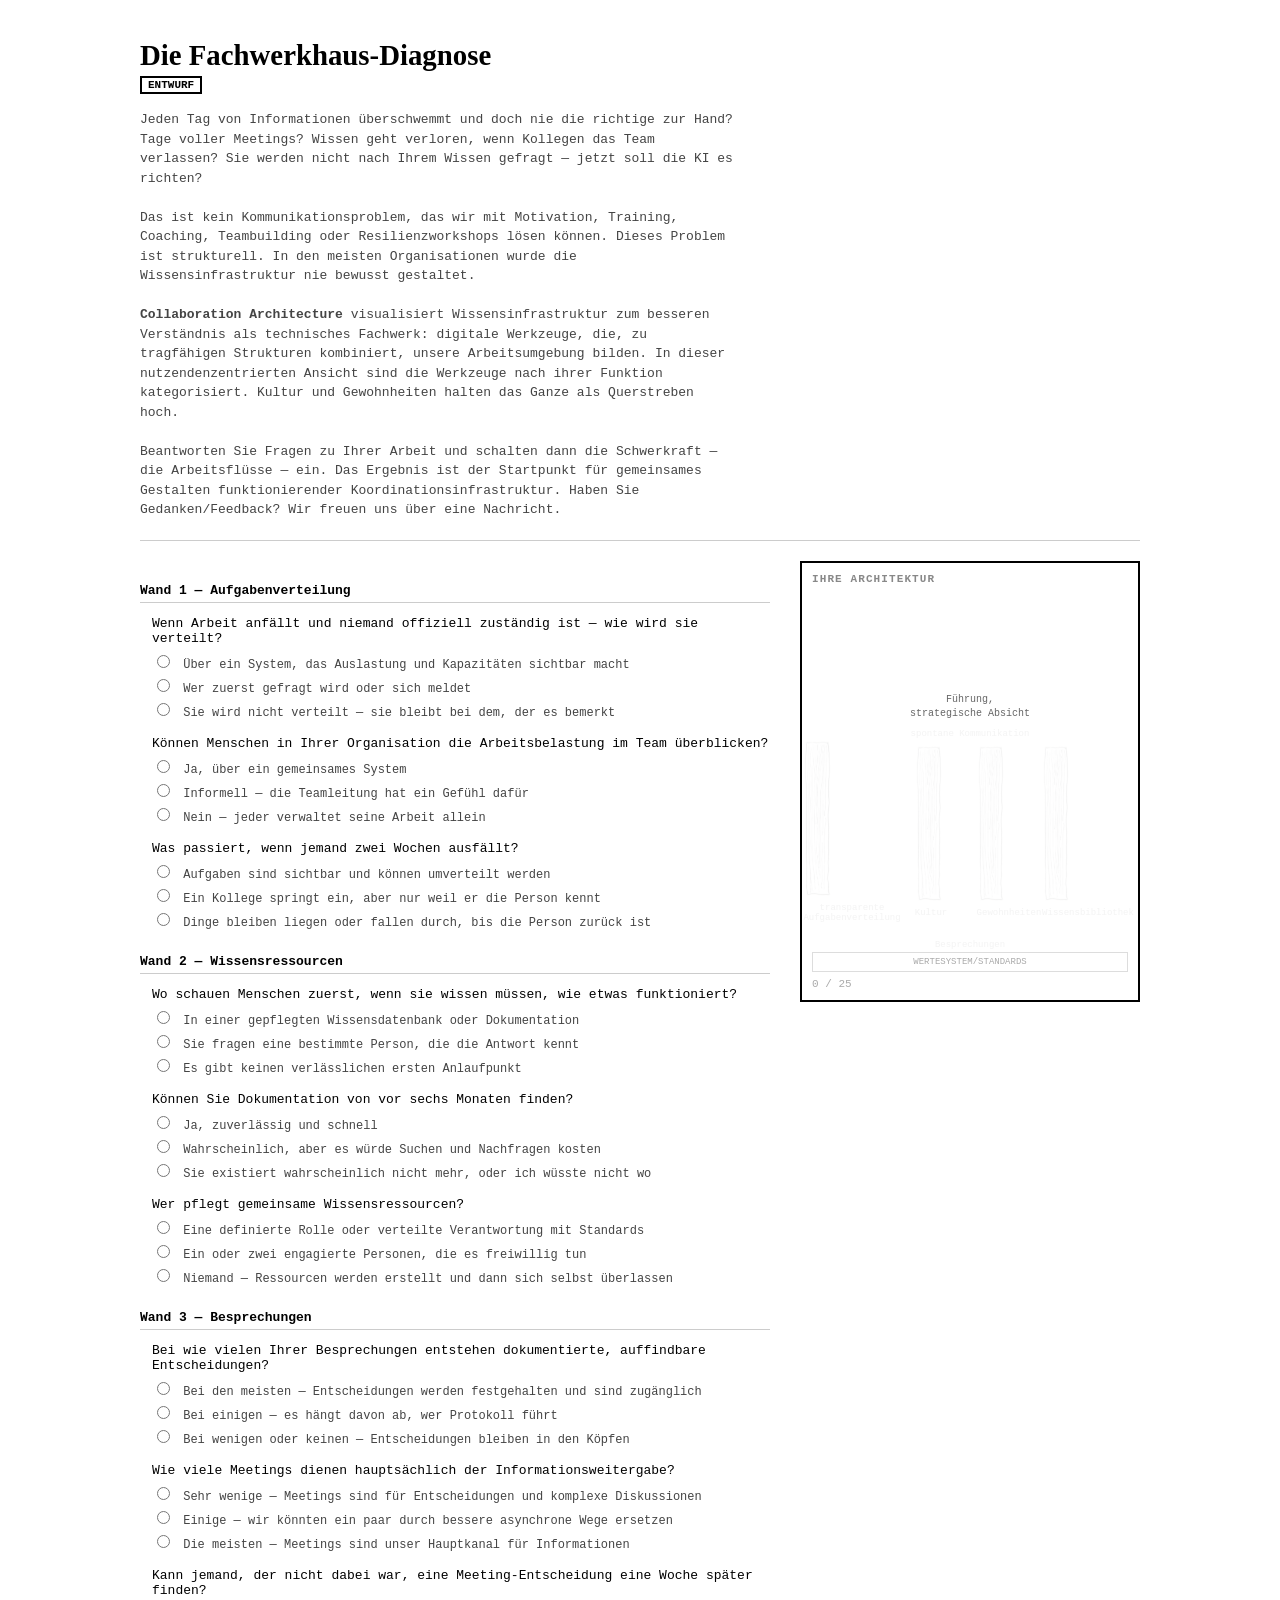
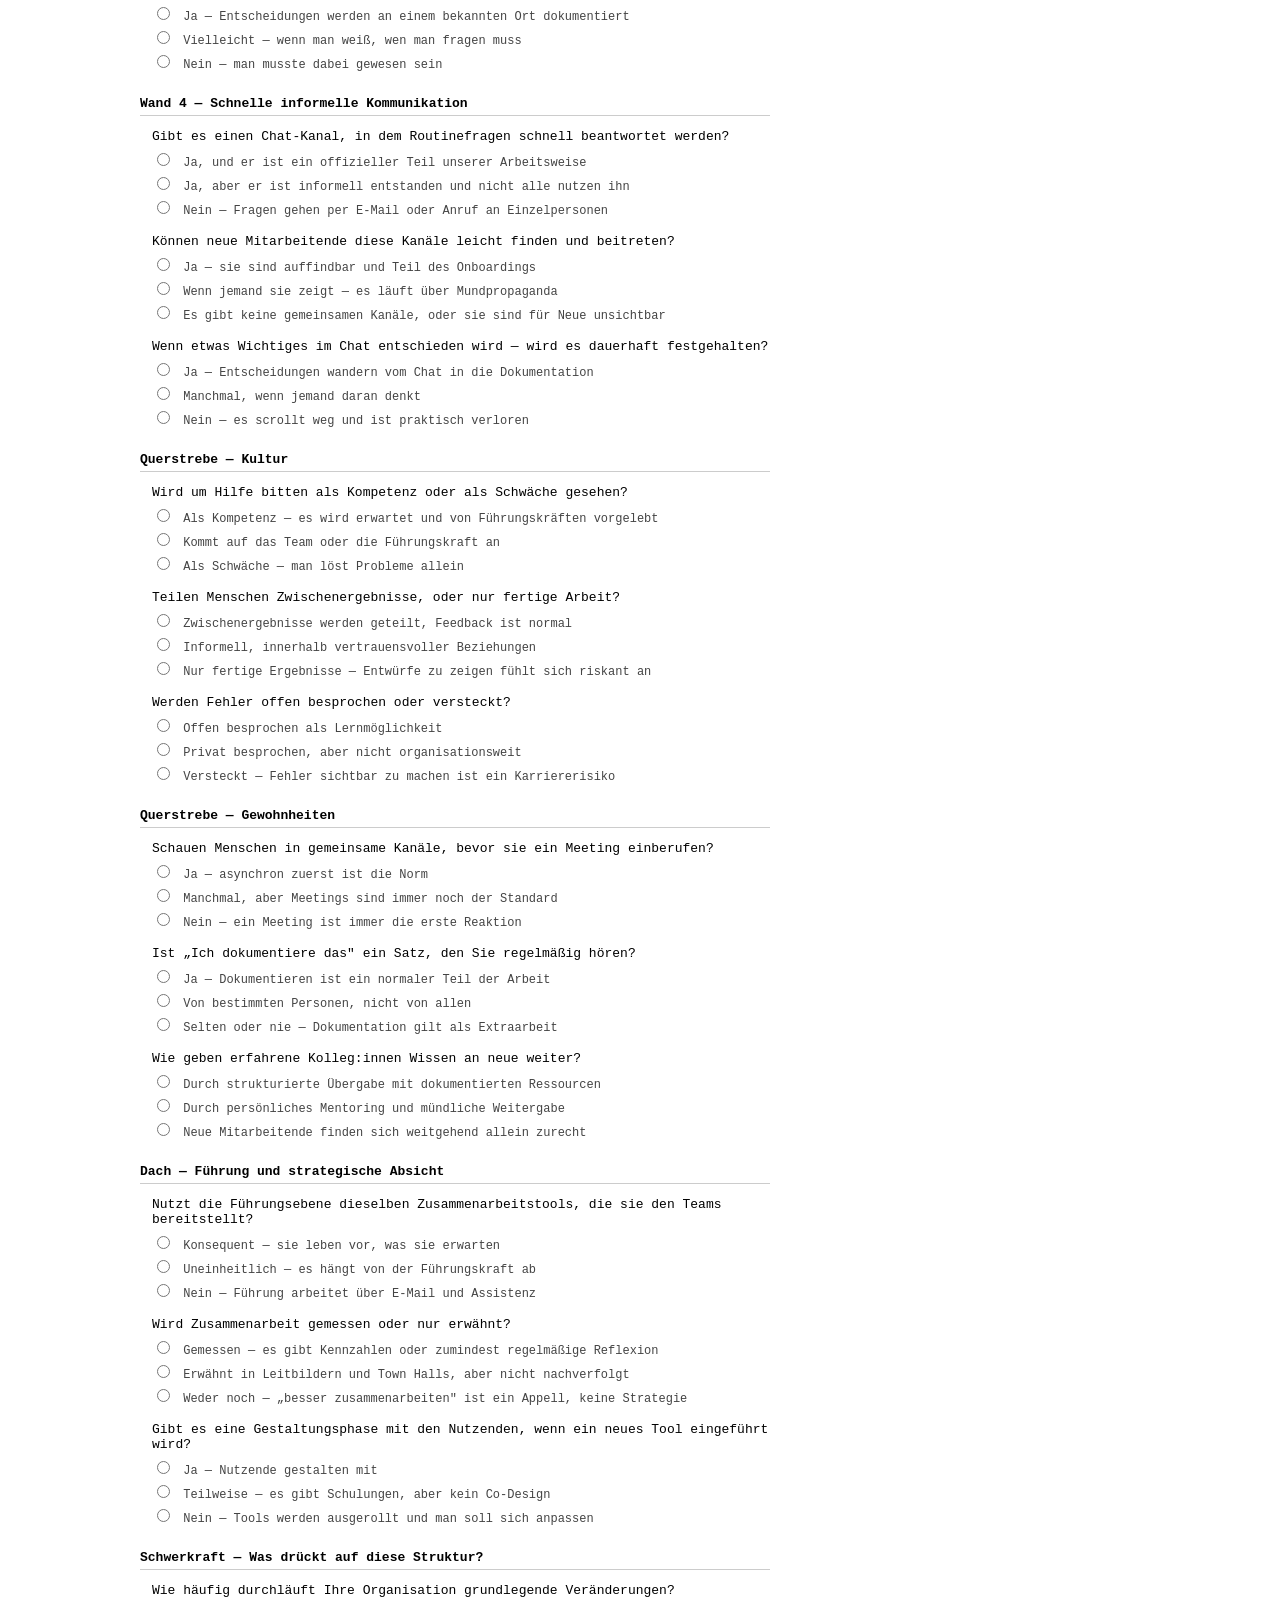
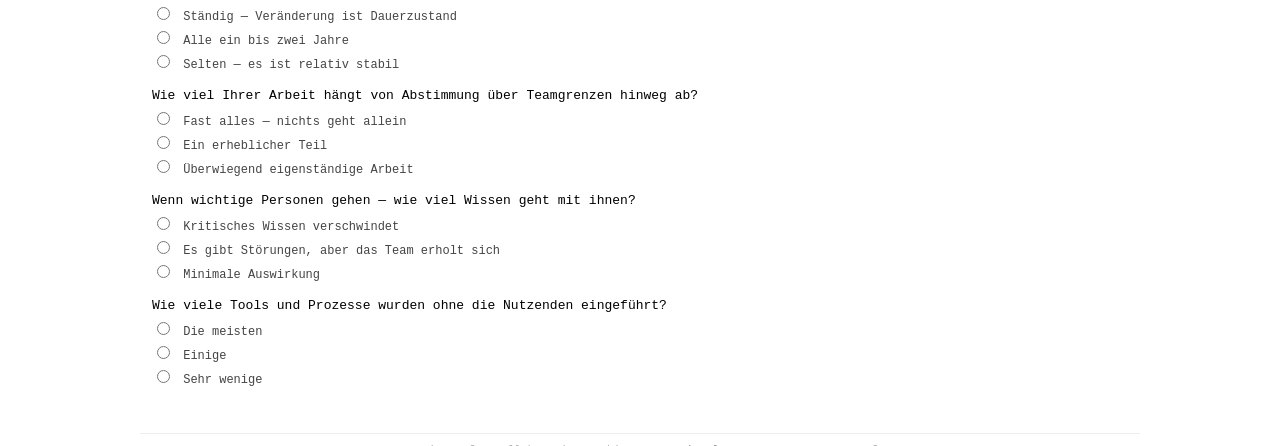
==== commit f73ff938: "Update diagnose.html Correct image file names to png" ====
--- a/diagnose.html
+++ b/diagnose.html
@@ -43,13 +43,13 @@
 
         <!-- Roof -->
         <div class="h-roof-left">
-          <div class="el show" id="v-roof-left"><img src="img/roofleft.jpg" alt=""></div>
+          <div class="el show" id="v-roof-left"><img src="img/roofleft.png" alt=""></div>
         </div>
         <div class="h-roof-center">
           <div class="roof-label">Führung,<br>strategische Absicht</div>
         </div>
         <div class="h-roof-right">
-          <div class="el show" id="v-roof-right"><img src="img/roofright.jpg" alt=""></div>
+          <div class="el show" id="v-roof-right"><img src="img/roofright.png" alt=""></div>
         </div>
 
         <!-- Top beam -->
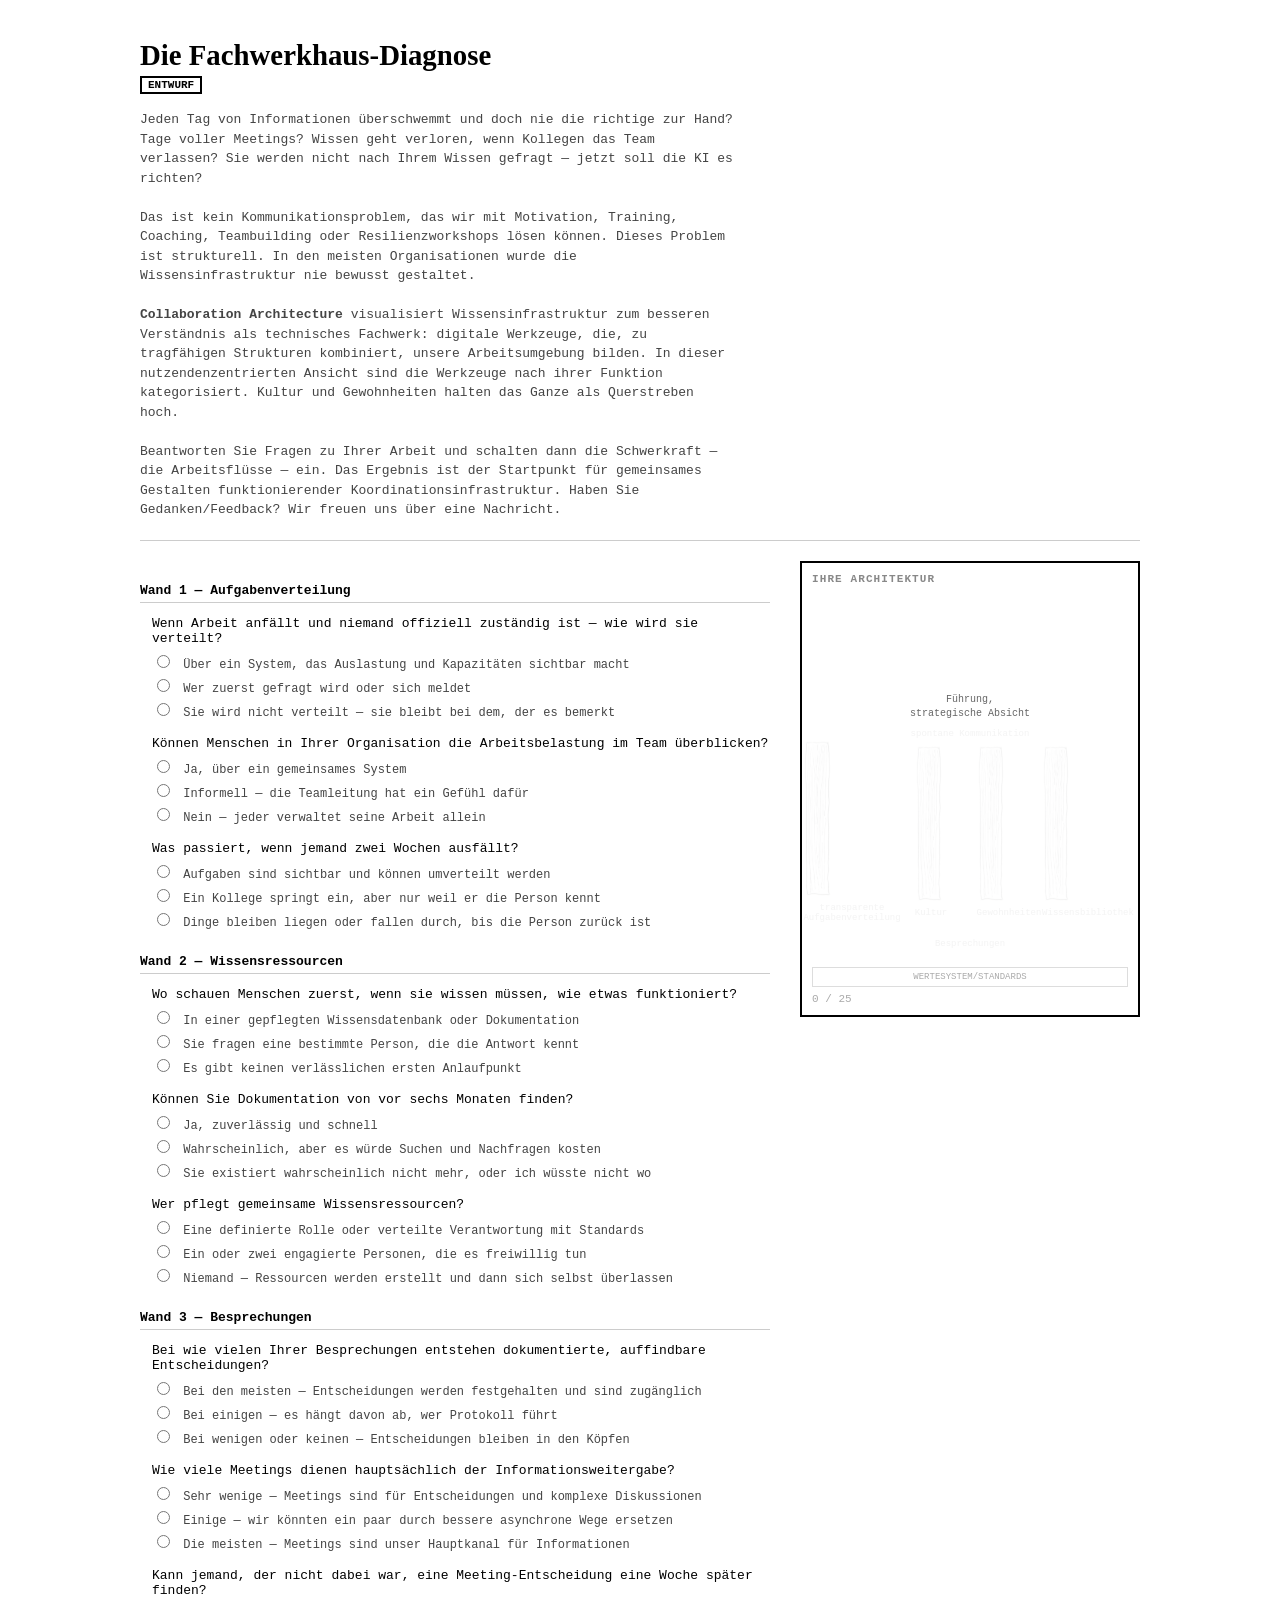
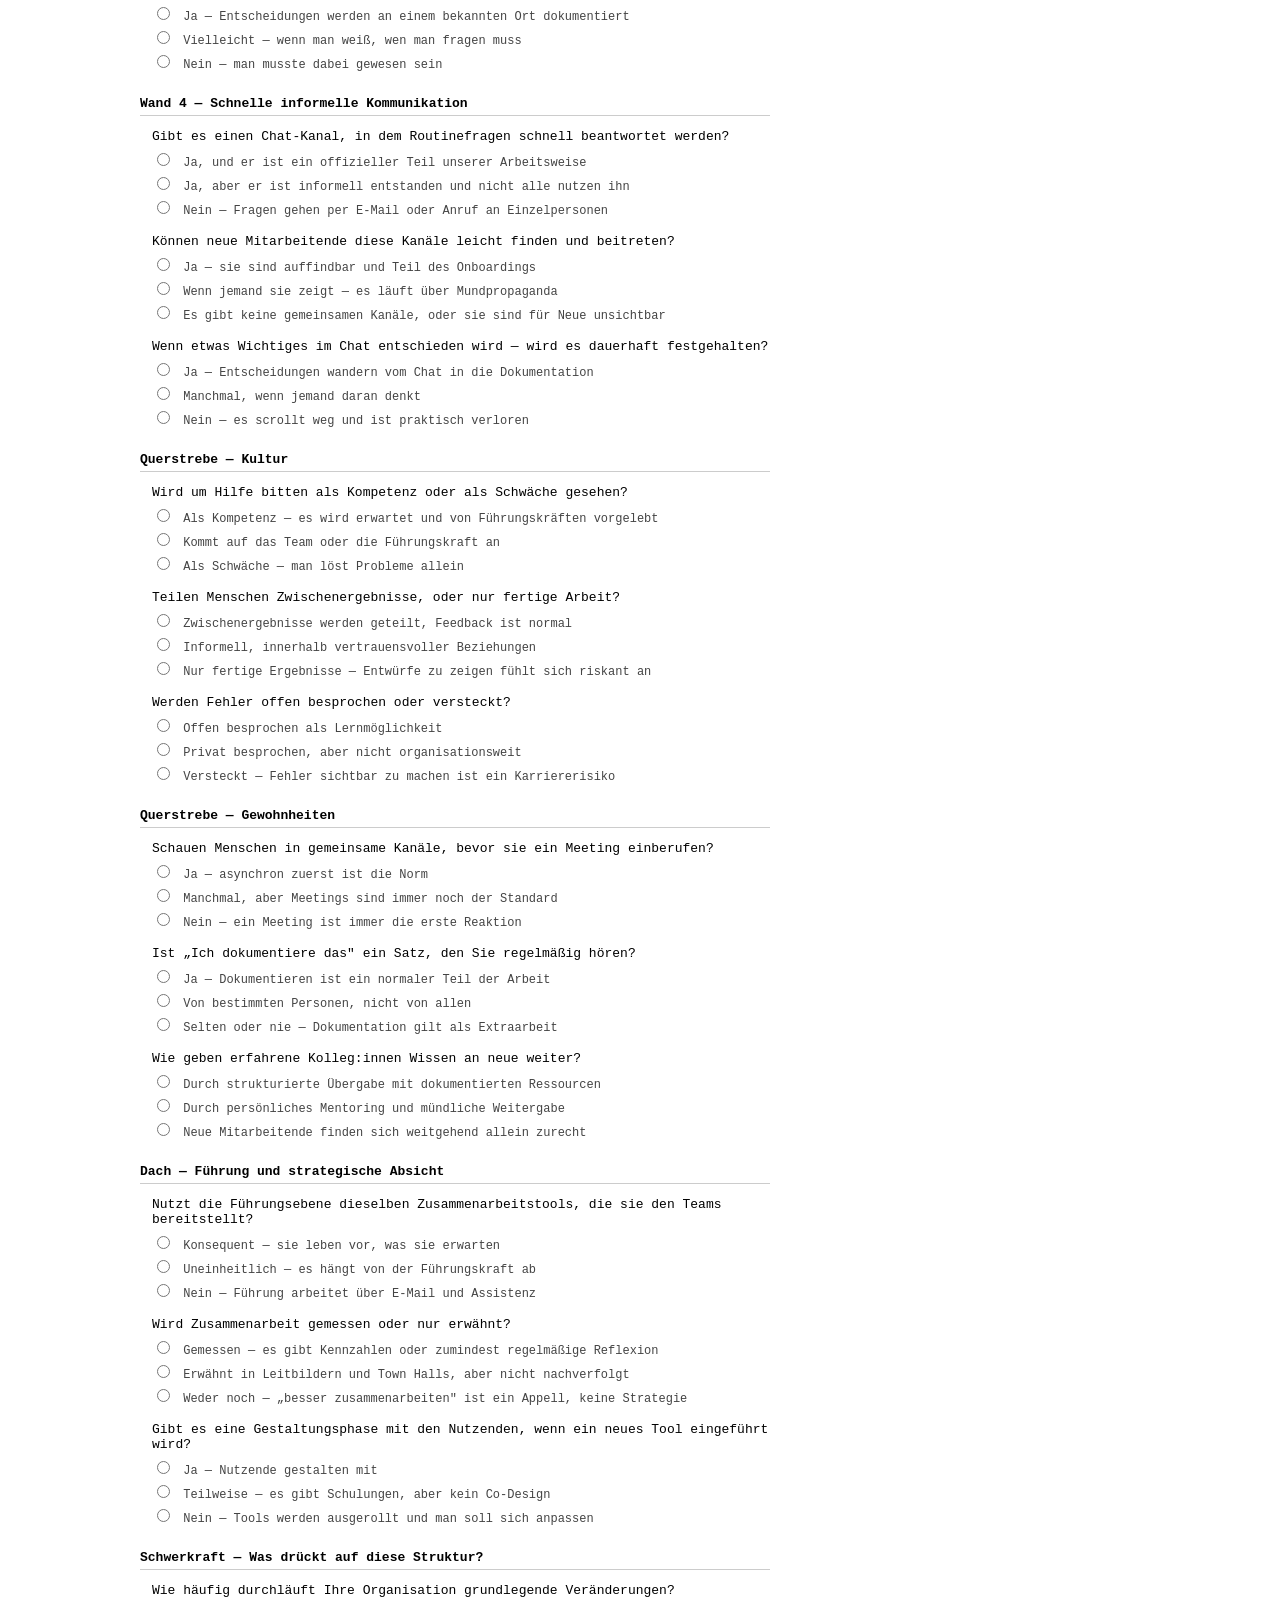
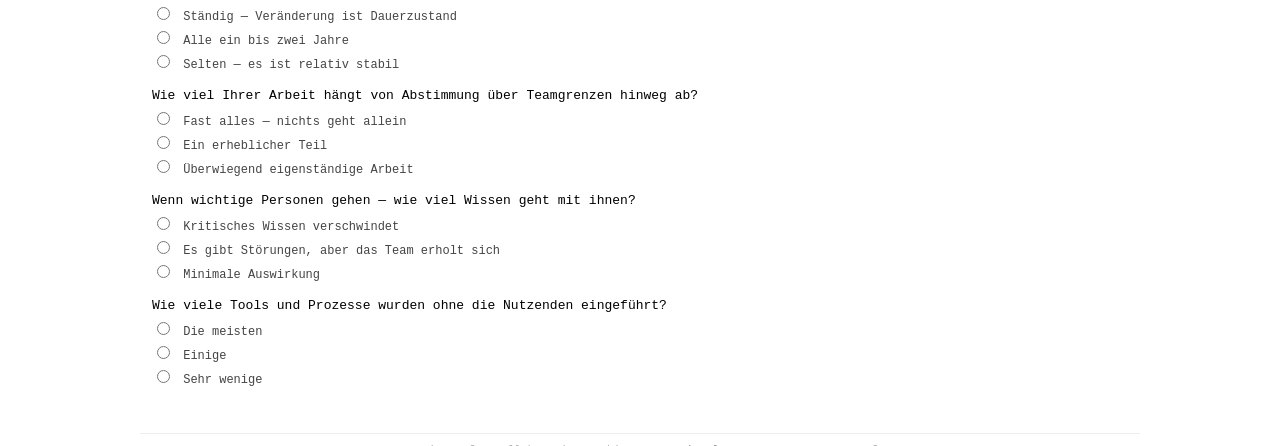
==== commit 8d1f6cc2: "Update diagnose.html added figure1" ====
--- a/diagnose.html
+++ b/diagnose.html
@@ -56,7 +56,7 @@
         <div class="h-top">
           <div>
             <div class="el" id="v-wall4"><img id="img-wall4" src="" alt=""><div class="el-name">spontane Kommunikation</div></div>
-            <div class="figure" id="fig-wall4">🧍</div>
+            <div class="figure" id="fig-wall4"></div>
           </div>
         </div>
 
@@ -64,7 +64,7 @@
         <div class="h-left">
           <div>
             <div class="el" id="v-wall1"><img id="img-wall1" src="img/beam.png" alt=""><div class="el-name">transparente Aufgabenverteilung</div></div>
-            <div class="figure" id="fig-wall1">🧍</div>
+            <div class="figure" id="fig-wall1"></div>
           </div>
         </div>
 
@@ -86,15 +86,20 @@
         <div class="h-right">
           <div>
             <div class="el" id="v-wall2"><img id="img-wall2" src="img/beam.png" alt=""><div class="el-name">Wissensbibliothek</div></div>
-            <div class="figure" id="fig-wall2">🧍</div>
+            <div class="figure" id="fig-wall2"></div>
           </div>
         </div>
+
+        <div class="figure-center" id="fig-center">
+  <img src="img/figure1.png" alt="">
+</div>
+
 
         <!-- Bottom beam -->
         <div class="h-bottom">
           <div>
             <div class="el" id="v-wall3"><img id="img-wall3" src="" alt=""><div class="el-name">Besprechungen</div></div>
-            <div class="figure" id="fig-wall3">🧍</div>
+            <div class="figure" id="fig-wall3"></div>
           </div>
         </div>
 
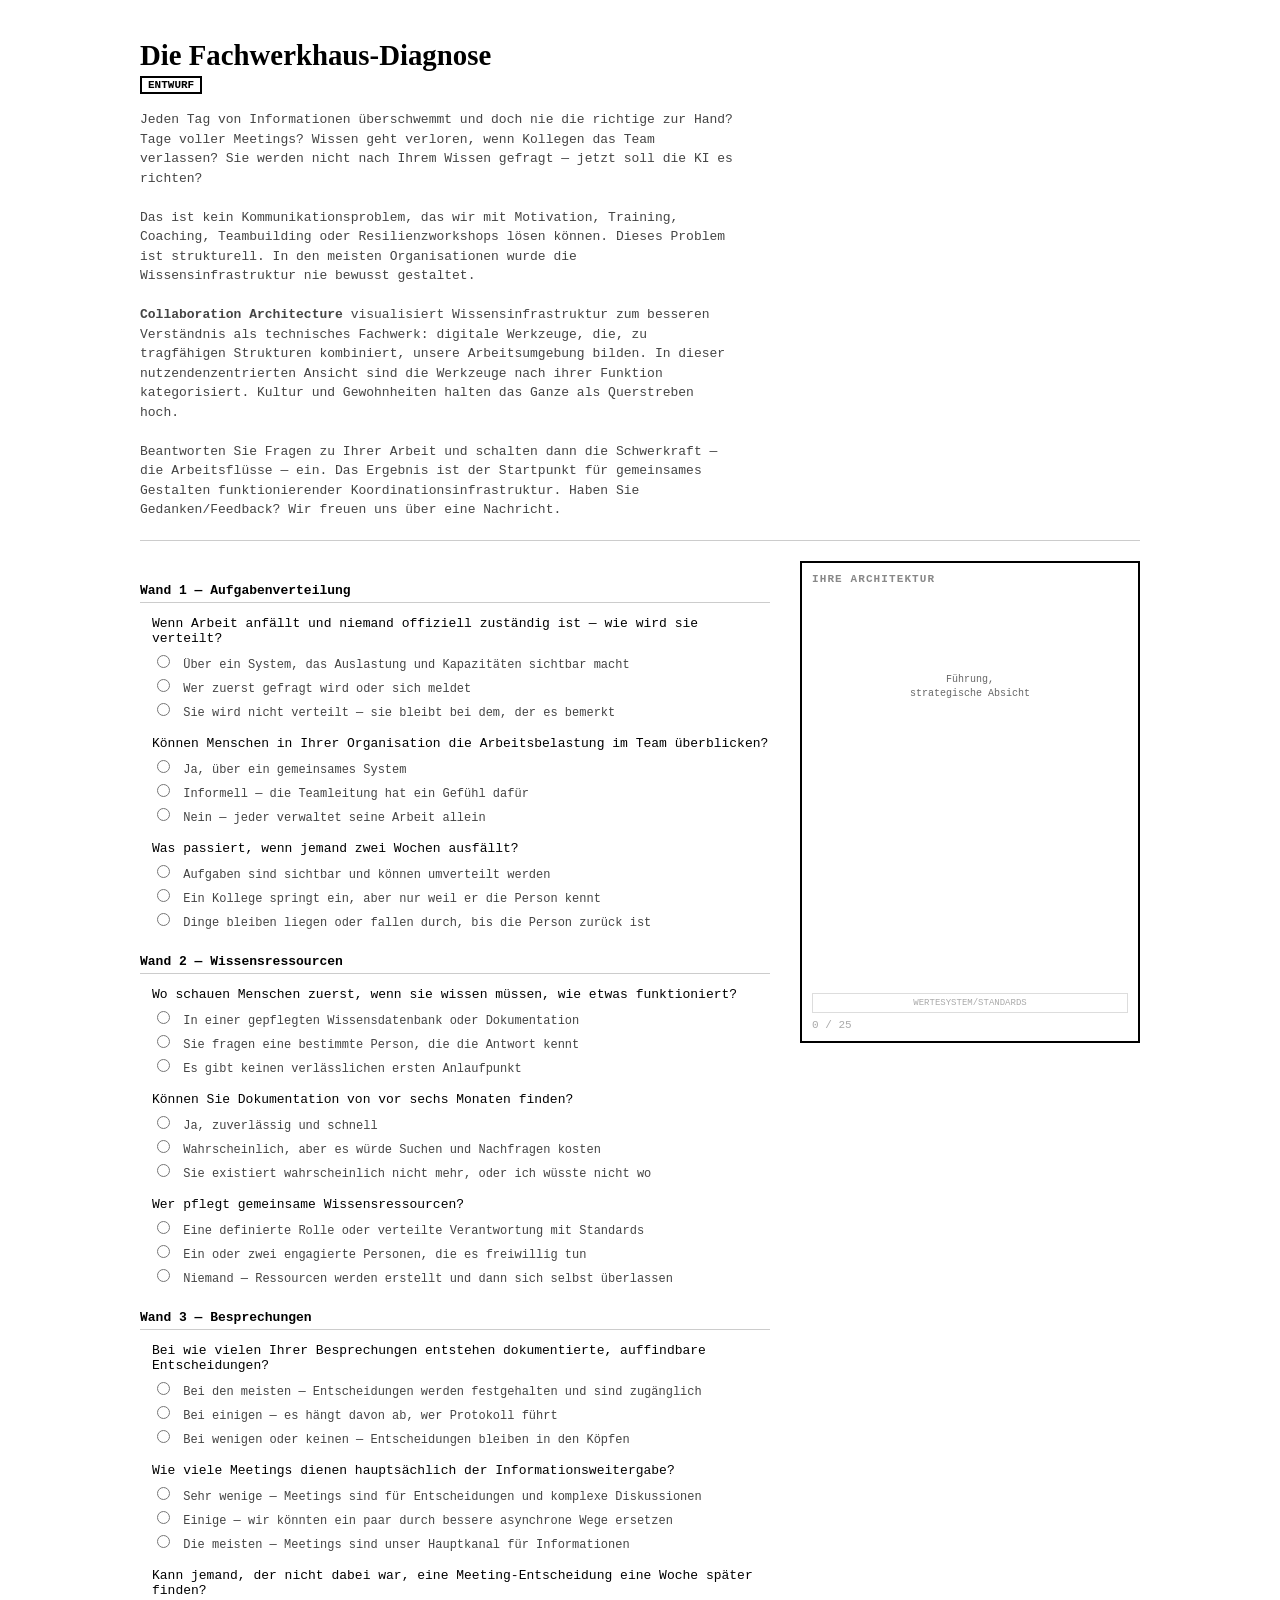
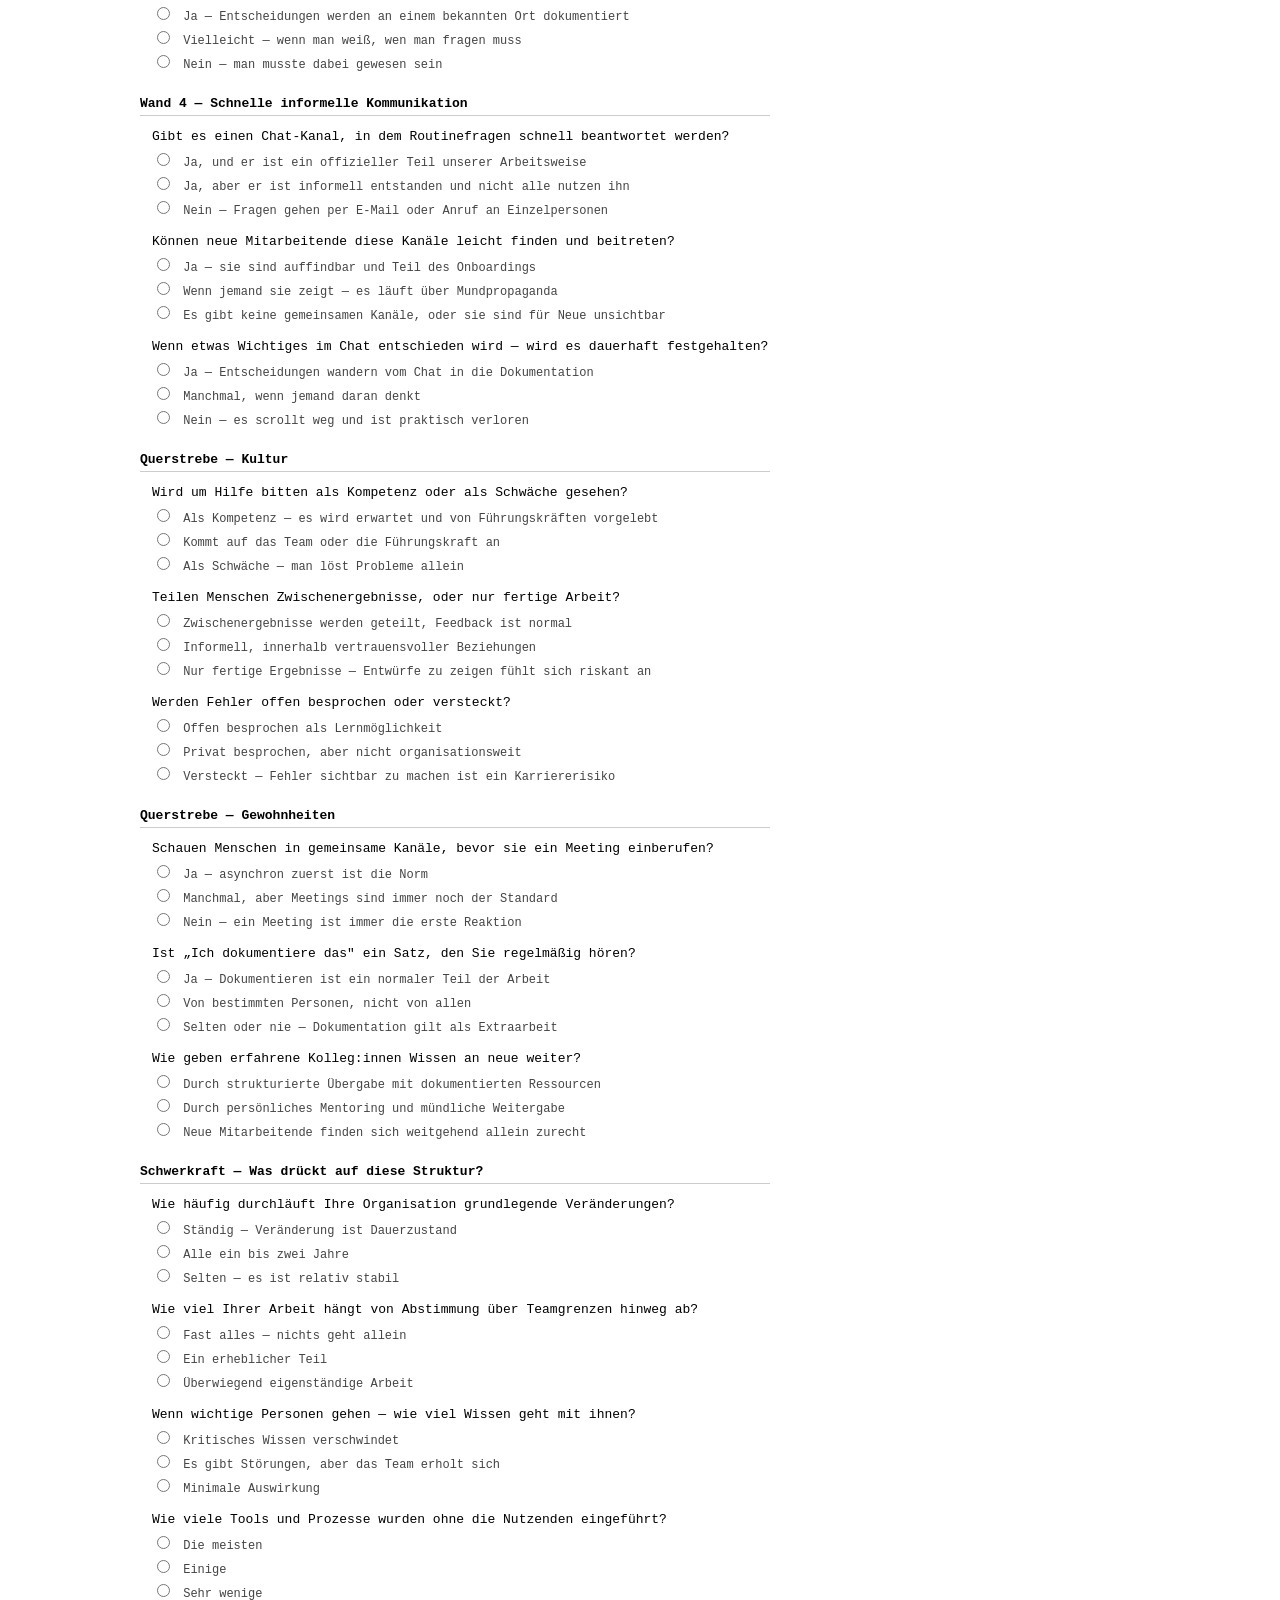
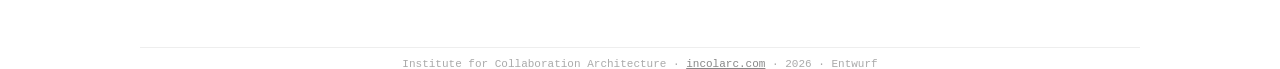
==== commit 892c6576: "Update diagnose.html" ====
--- a/diagnose.html
+++ b/diagnose.html
@@ -63,7 +63,7 @@
         <!-- Left pillar -->
         <div class="h-left">
           <div>
-            <div class="el" id="v-wall1"><img id="img-wall1" src="img/beam.png" alt=""><div class="el-name">transparente Aufgabenverteilung</div></div>
+            <div class="el" id="v-wall1"><img id="img-wall1" src="img/beam.png" alt=""><div class="el-name">transparente<br>Aufgabenverteilung</div></div>
             <div class="figure" id="fig-wall1"></div>
           </div>
         </div>
@@ -82,6 +82,8 @@
           </div>
         </div>
 
+        <div class="figure-center" id="fig-center"><img src="img/figure1.png" alt=""></div>
+
         <!-- Right pillar -->
         <div class="h-right">
           <div>
@@ -89,10 +91,6 @@
             <div class="figure" id="fig-wall2"></div>
           </div>
         </div>
-
-        <div class="figure-center" id="fig-center">
-  <img src="img/figure1.png" alt="">
-</div>
 
 
         <!-- Bottom beam -->
--- a/diagnose.css
+++ b/diagnose.css
@@ -113,14 +113,28 @@
   margin: 0 0 8px;
 }
 
-/* ── House grid ── */
+/* ══════════════════════════════════════════════════
+   HOUSE GRID
+   
+   The house is 320px wide inside the box.
+   We use a fixed-height grid so beams connect 
+   without gaps.
+   
+   Row 1: 140px — roof (rafters + label)
+   Row 2:  28px — ceiling beam
+   Row 3: 200px — walls + cross-braces  
+   Row 4:  28px — floor beam
+   
+   Columns: wall-post | center | wall-post
+   Wall posts overlap into the ceiling/floor rows 
+   via negative margins so there are no gaps.
+   ══════════════════════════════════════════════════ */
 .house-grid {
   display: grid;
-  grid-template-columns: 80px 1fr 80px;
-  grid-template-rows: 120px 24px 1fr 24px;
+  grid-template-columns: 50px 1fr 50px;
+  grid-template-rows: 140px 28px 200px 28px;
   gap: 0;
   width: 100%;
-  aspect-ratio: 1 / 1.2;
   position: relative;
 }
 
@@ -162,7 +176,7 @@
 }
 
 .h-roof-left .el img {
-  height: 210px;
+  height: 220px;
   width: auto;
   transform: rotate(45deg);
   transform-origin: top left;
@@ -176,7 +190,7 @@
 }
 
 .h-roof-right .el img {
-  height: 210px;
+  height: 220px;
   width: auto;
   transform: rotate(-45deg);
   transform-origin: top right;
@@ -187,37 +201,174 @@
   font-size: 10px;
   color: #666;
   line-height: 1.4;
-  margin-top: 100px;
-}
-
-/* ── Walls and beams ── */
-.h-top    { grid-column: 1 / 4; grid-row: 2; display: flex; align-items: center; justify-content: center; z-index: 1; }
-.h-left   { grid-column: 1;     grid-row: 3; display: flex; align-items: center; justify-content: center; }
-.h-center { grid-column: 2;     grid-row: 3; position: relative; display: flex; align-items: center; justify-content: center; }
-.h-right  { grid-column: 3;     grid-row: 3; display: flex; align-items: center; justify-content: center; }
-.h-bottom { grid-column: 1 / 4; grid-row: 4; display: flex; align-items: center; justify-content: center; }
+  margin-top: 80px;
+}
+
+/* ── Ceiling beam (top, full width, no gaps) ── */
+.h-top { 
+  grid-column: 1 / 4; 
+  grid-row: 2; 
+  display: flex; 
+  align-items: center; 
+  justify-content: center; 
+  z-index: 1;
+}
+
+/* ── Wall posts (vertical, full height of row 3) ── */
+.h-left { 
+  grid-column: 1; 
+  grid-row: 3; 
+  display: flex; 
+  align-items: stretch; 
+  justify-content: center;
+   padding-left: 30px
+}
+
+.h-right { 
+  grid-column: 3; 
+  grid-row: 3; 
+  display: flex; 
+  align-items: stretch; 
+  justify-content: center;
+   padding-right: 30px
+}
+
+/* ── Cross-brace area (center, full height of row 3) ── */
+.h-center { 
+  grid-column: 2; 
+  grid-row: 3; 
+  position: relative; 
+  overflow: hidden;
+}
+
+/* ── Floor beam (bottom, full width, no gaps) ── */
+.h-bottom { 
+  grid-column: 1 / 4; 
+  grid-row: 4; 
+  display: flex; 
+  align-items: center; 
+  justify-content: center;
+}
 
 /* ── Element states ── */
-.el      { opacity: .1; transition: opacity .3s; }
+.el      { opacity: 0; transition: opacity .3s; }
 .el.show { opacity: 1; }
-.el img  { max-width: 100%; max-height: 100%; object-fit: contain; }
-
-.h-left img, .h-right img   { height: 160px; width: auto; }
-.h-top img, .h-bottom img   { width: 200px; height: auto; }
-.h-center img                { max-height: 160px; }
-
-/* ── Cross-braces ── */
-.brace-culture, .brace-habits { position: absolute; }
-.brace-habits  { right: 0; top: 0; width: 50%; height: 100%; display: flex; align-items: center; justify-content: center; }
-.brace-culture { left: 0;  top: 0; width: 50%; height: 100%; display: flex; align-items: center; justify-content: center; }
+.el img  { object-fit: contain; }
+
+/* Wall posts: stretch full height of their cell */
+.h-left .el, .h-right .el { 
+  display: flex; 
+  flex-direction: column; 
+  align-items: center; 
+  height: 100%; 
+}
+.h-left img, .h-right img { 
+  height: 100%; 
+  width: auto; 
+  max-width: 50px;
+}
+
+/* Ceiling and floor beams: stretch full width */
+.h-top .el, .h-bottom .el {
+  width: 100%;
+  text-align: center;
+}
+.h-top img, .h-bottom img { 
+  width: 100%; 
+  height: 28px; 
+  object-fit: fill;
+}
+
+/* ── Cross-braces ── 
+   Both braces originate alongside each other from the center of the ceiling beam.
+   Culture: from center-top down to left wall  (/)
+   Habits:  from center-top down to right wall (\)
+   Both at 45 degrees.
+*/
+.brace-culture { 
+  position: absolute;
+  left: 40%; 
+  top: 0; 
+  width: 0;
+  height: 0;
+  pointer-events: none;
+}
+.brace-culture .el {
+  position: absolute;
+  top: 0;
+  left: 0;
+}
+.brace-culture .el img {
+  height: 260px;
+  width: auto;
+  max-width: none;
+  transform: rotate(-45deg);
+  transform-origin: top center;
+}
+
+.brace-habits { 
+  position: absolute;
+  left: 40%; 
+  top: 0; 
+  width: 0;
+  height: 0;
+  pointer-events: none;
+}
+.brace-habits .el {
+  position: absolute;
+  top: 0;
+  left: 0;
+}
+.brace-habits .el img {
+  height: 260px;
+  width: auto;
+  max-width: none;
+  transform: rotate(45deg);
+  transform-origin: top center;
+}
+
+/* Cross-brace images */
+.h-center img { max-height: none; }
+
+/* ── Center figure (appears on gravity) ── */
+.figure-center { 
+  display: none; 
+  position: absolute; 
+  bottom: 0; 
+  left: 50%; 
+  transform: translateX(-50%); 
+  z-index: 5; 
+}
+.figure-center.show { display: block; }
+.figure-center img {
+  height: 180px;
+  width: auto;
+}
 
 /* ── Labels ── */
 .el-name {
-  font-size: 9px;
+  font-size: 8px;
   color: #999;
   text-align: center;
   margin-top: 2px;
 }
+
+/* Labels on walls: below the post */
+.h-left .el-name, .h-right .el-name {
+  font-size: 7px;
+  white-space: nowrap;
+}
+
+/* Labels on cross-braces: positioned at bottom of center area */
+.brace-habits .el-name,
+.brace-culture .el-name {
+  position: absolute;
+  bottom: -14px;
+  font-size: 7px;
+  white-space: nowrap;
+}
+.brace-culture .el-name { left: 0; }
+.brace-habits .el-name { right: 0; }
 
 /* ── Absent element placeholder ── */
 .figure      { display: none; font-size: 24px; text-align: center; }
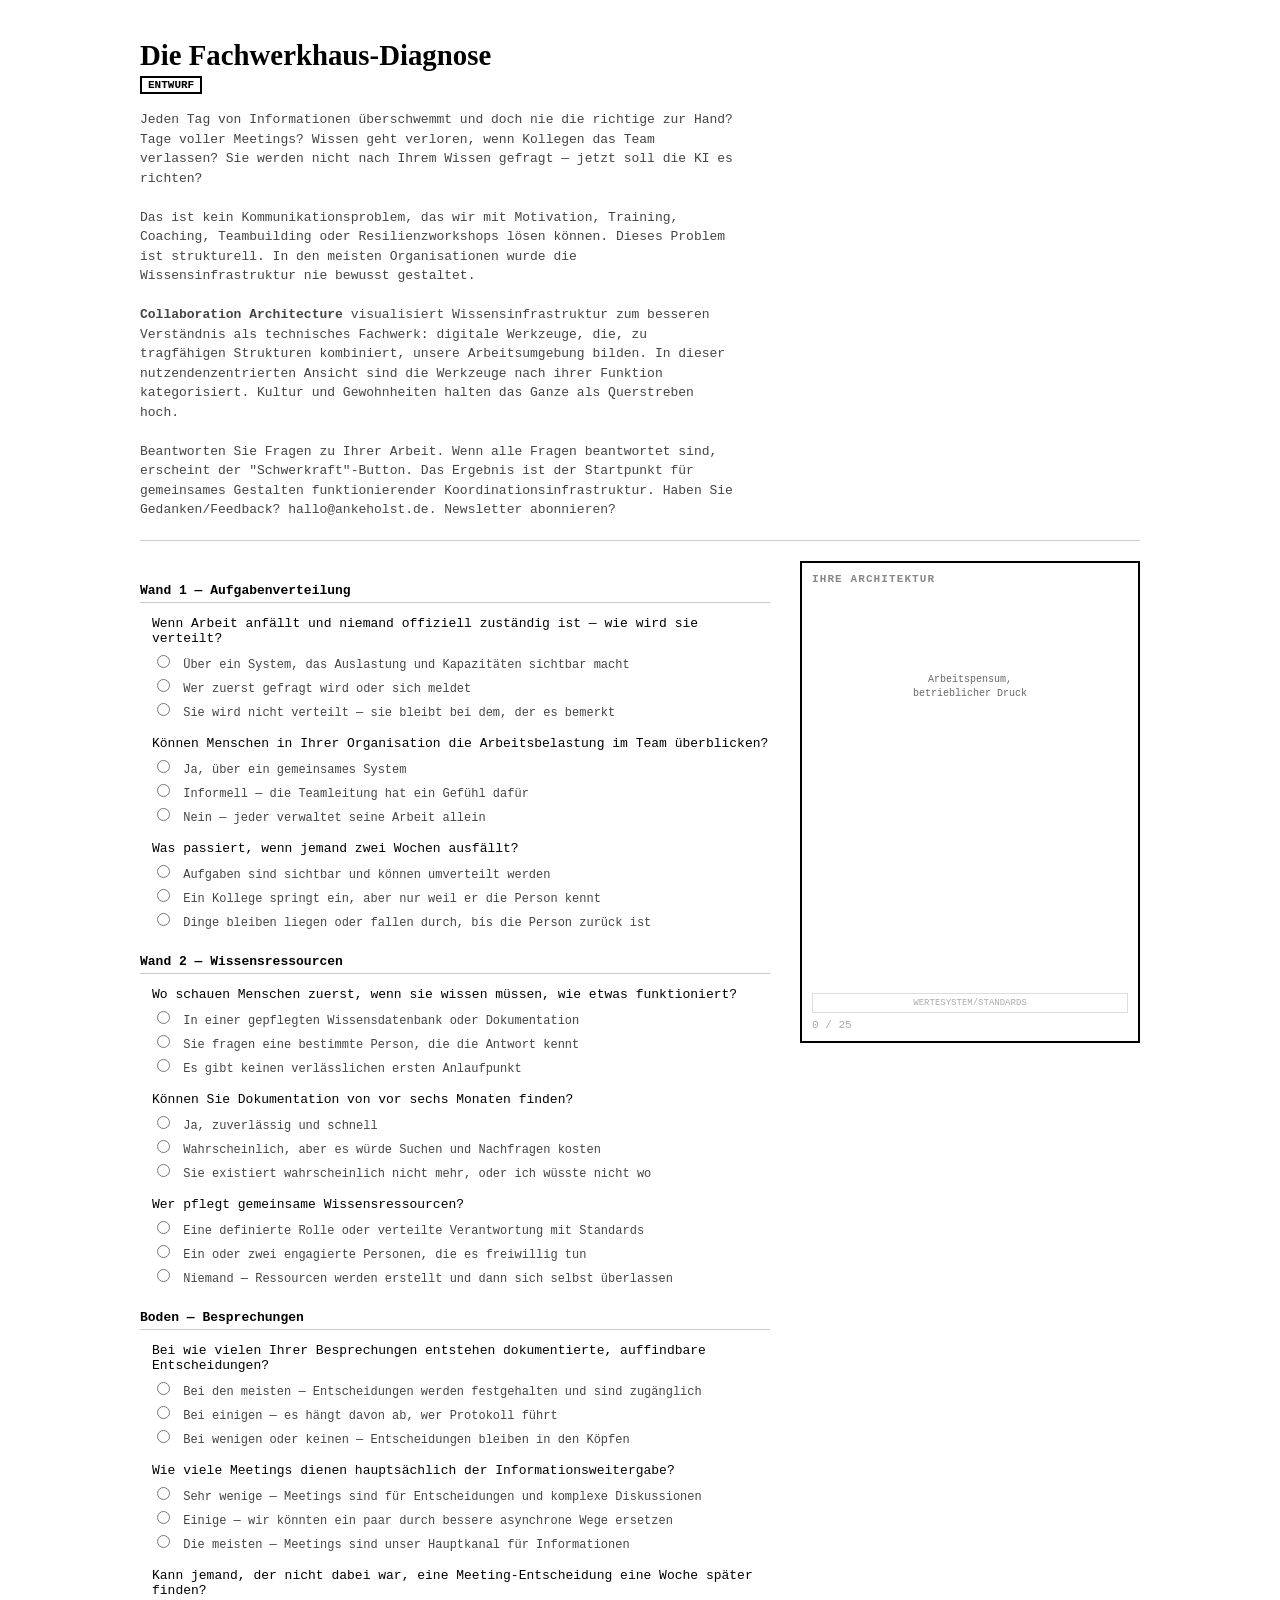
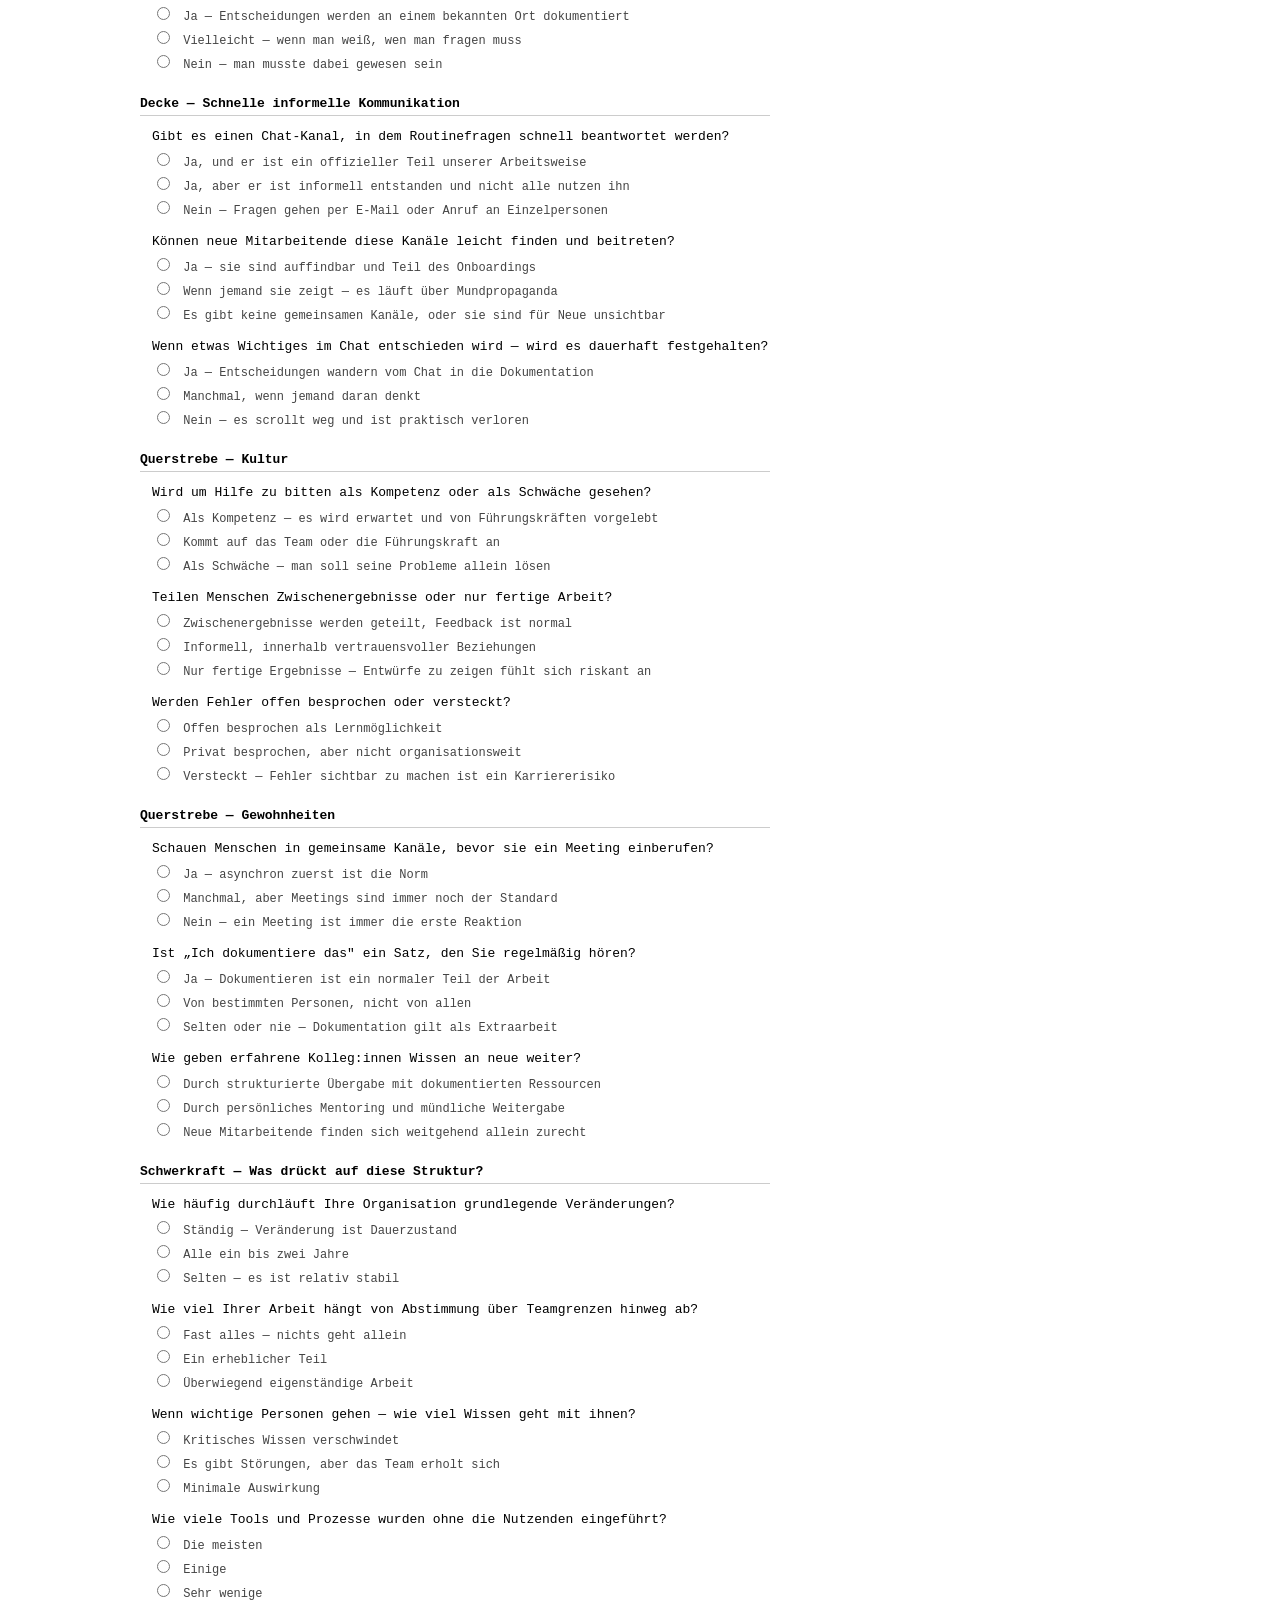
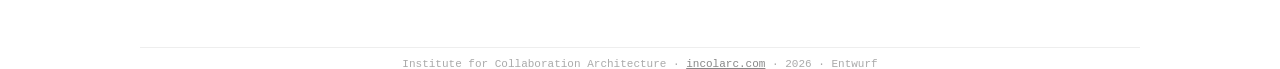
==== commit 4aac9a5e: "Update diagnose.html" ====
--- a/diagnose.html
+++ b/diagnose.html
@@ -3,7 +3,7 @@
 <head>
   <meta charset="UTF-8">
   <meta name="viewport" content="width=device-width, initial-scale=1.0">
-  <title>Das Fachwerkhaus — Entwurf</title>
+  <title>Die Fachwerkhaus-Diagnose</title>
   <link rel="stylesheet" href="diagnose.css">
 </head>
 <body>
@@ -26,10 +26,8 @@
   Ansicht sind die Werkzeuge nach ihrer Funktion kategorisiert. Kultur und Gewohnheiten
   halten das Ganze als Querstreben hoch.<br><br>
 
-  Beantworten Sie Fragen zu Ihrer Arbeit und schalten dann die Schwerkraft —
-  die Arbeitsflüsse — ein. Das Ergebnis ist der Startpunkt für gemeinsames Gestalten
-  funktionierender Koordinationsinfrastruktur. Haben Sie Gedanken/Feedback?
-  Wir freuen uns über eine Nachricht.
+  Beantworten Sie Fragen zu Ihrer Arbeit. Wenn alle Fragen beantwortet sind, erscheint der "Schwerkraft"-Button. Das Ergebnis ist der Startpunkt für gemeinsames Gestalten
+  funktionierender Koordinationsinfrastruktur. Haben Sie Gedanken/Feedback? hallo@ankeholst.de. Newsletter abonnieren? 
 </div>
 <hr>
 
@@ -46,7 +44,7 @@
           <div class="el show" id="v-roof-left"><img src="img/roofleft.png" alt=""></div>
         </div>
         <div class="h-roof-center">
-          <div class="roof-label">Führung,<br>strategische Absicht</div>
+          <div class="roof-label">Arbeitspensum,<br>betrieblicher Druck</div>
         </div>
         <div class="h-roof-right">
           <div class="el show" id="v-roof-right"><img src="img/roofright.png" alt=""></div>
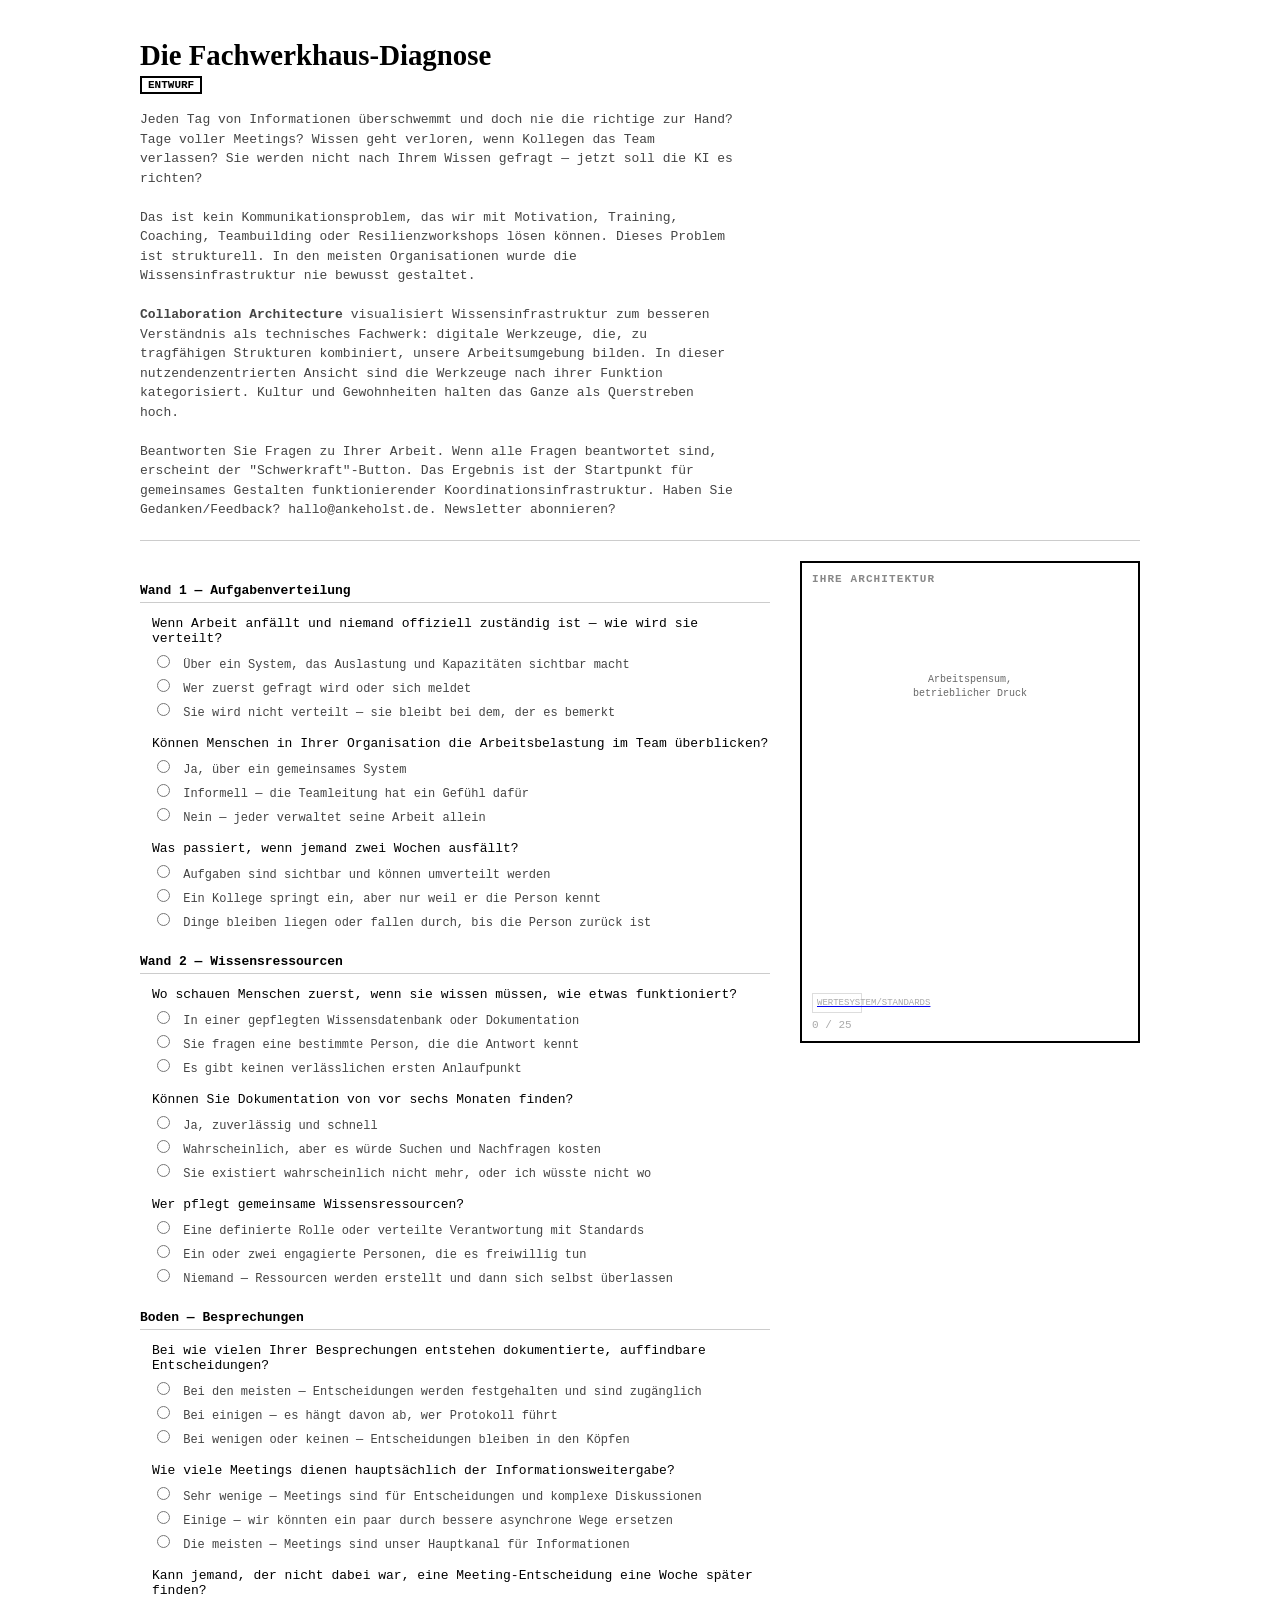
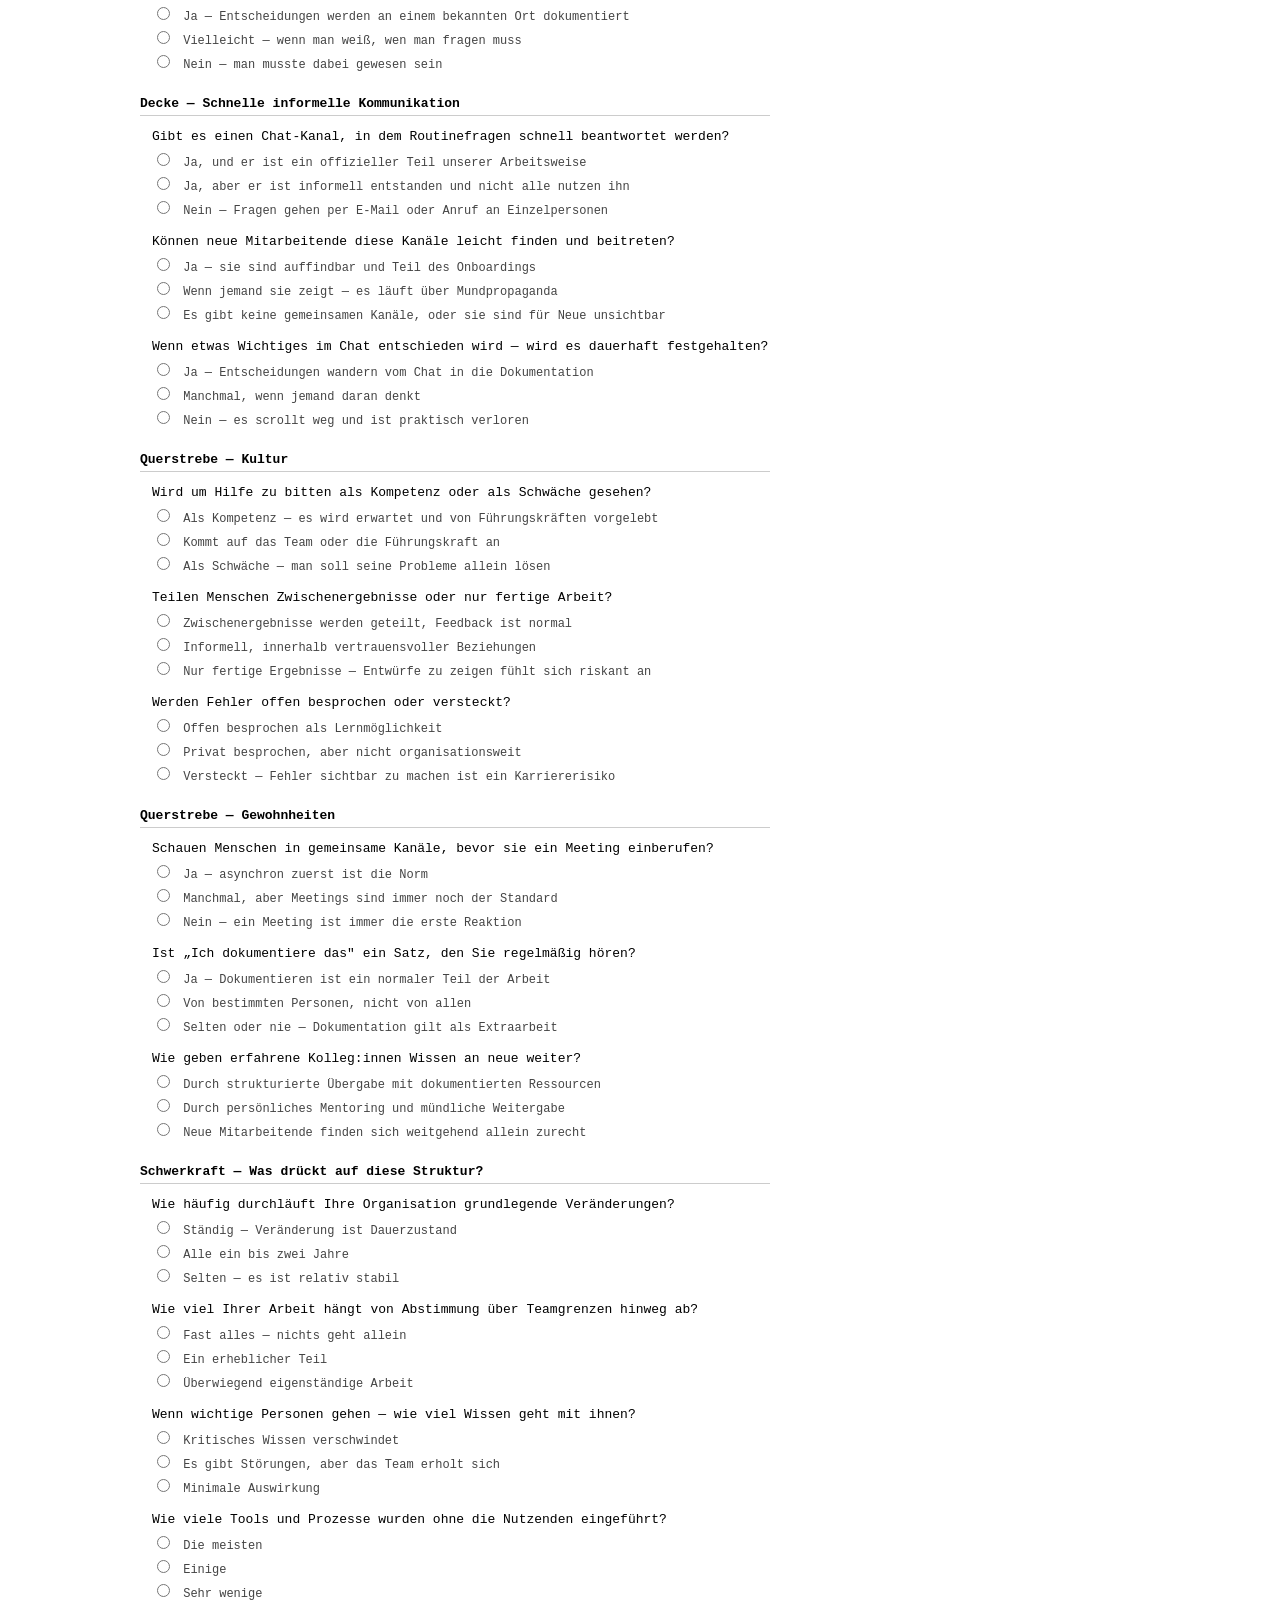
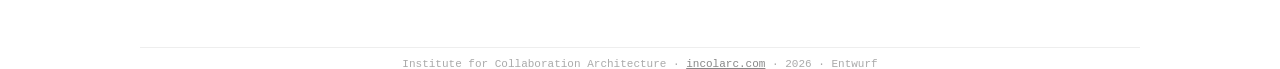
==== commit 35a65626: "Update diagnose.html" ====
--- a/diagnose.html
+++ b/diagnose.html
@@ -99,7 +99,7 @@
           </div>
         </div>
 
-        <div class="foundation">WERTESYSTEM/STANDARDS</div>
+        <a href="fundament.html"><div class="foundation">WERTESYSTEM/STANDARDS</div></a>
       </div>
 
       <div class="progress" id="prog">0 / 25</div>
